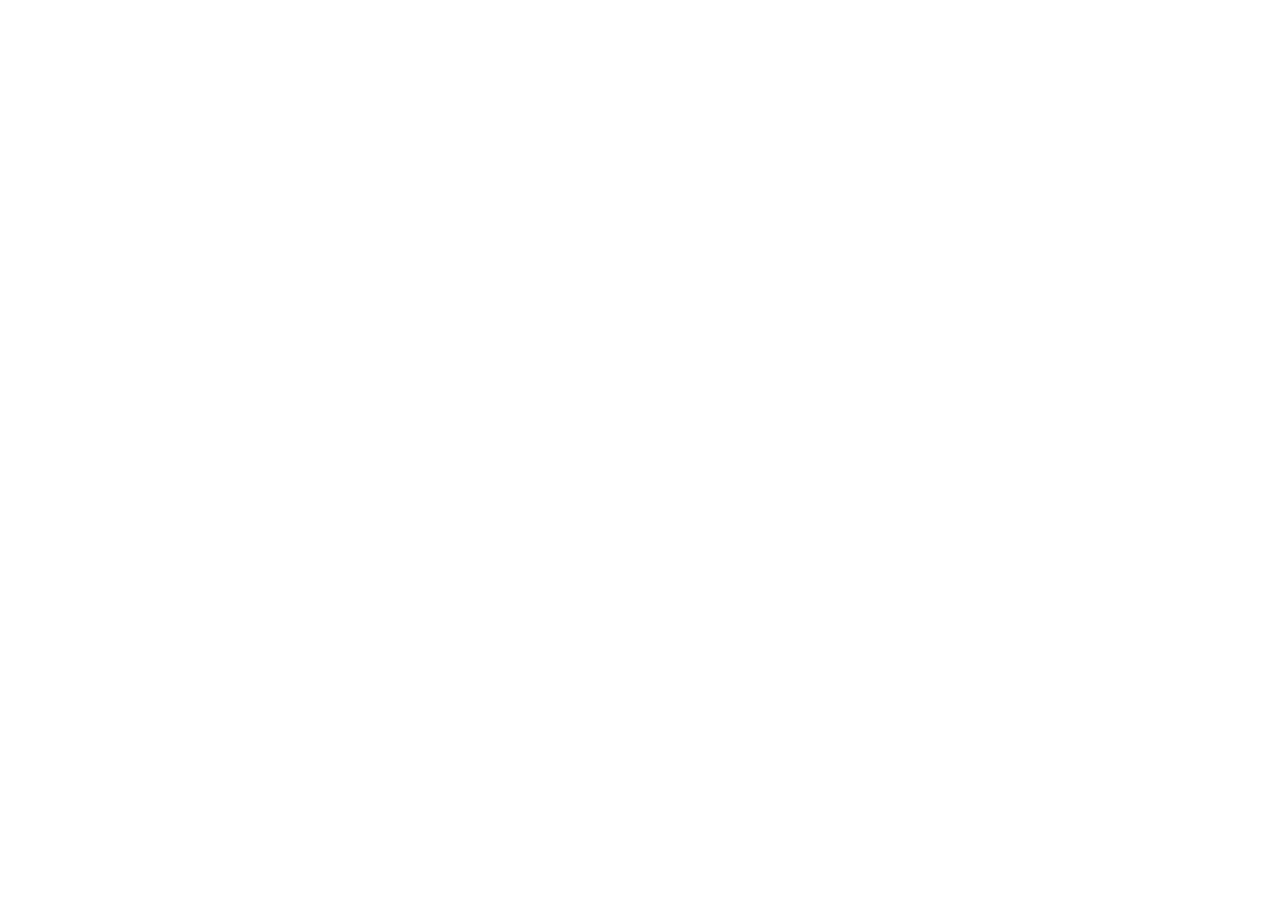
==== index.html @ 406ec621 "Arquivos iniciais" ====
<!--
AF - Avaliação Final - Linguagens de Programação
Tema do Projeto: Site sobre o grupo de T-pop LYKN
Aluno: Giovana Fernandes Zorzenone - RA: 251804
Professor: Abimael de Oliveira
Data de entrega: 07/06
-->

<!DOCTYPE html>
<html lang="pt-br">
<head>
    <meta charset="UTF-8">
    <meta name="viewport" content="width=device-width, initial-scale=1.0">
    <title>LYKN Archive</title>
    <link rel="stylesheet" href="./css/style.css">
    <script src="./js/script.js"></script>
</head>
<body>
    
</body>
</html>
---- css/style.css ----
/*
AF - Avaliação Final - Linguagens de Programação
Tema do Projeto: Site sobre o grupo de T-pop LYKN
Aluno: Giovana Fernandes Zorzenone - RA: 251804
Professor: Abimael de Oliveira
Data de entrega: 07/06
*/
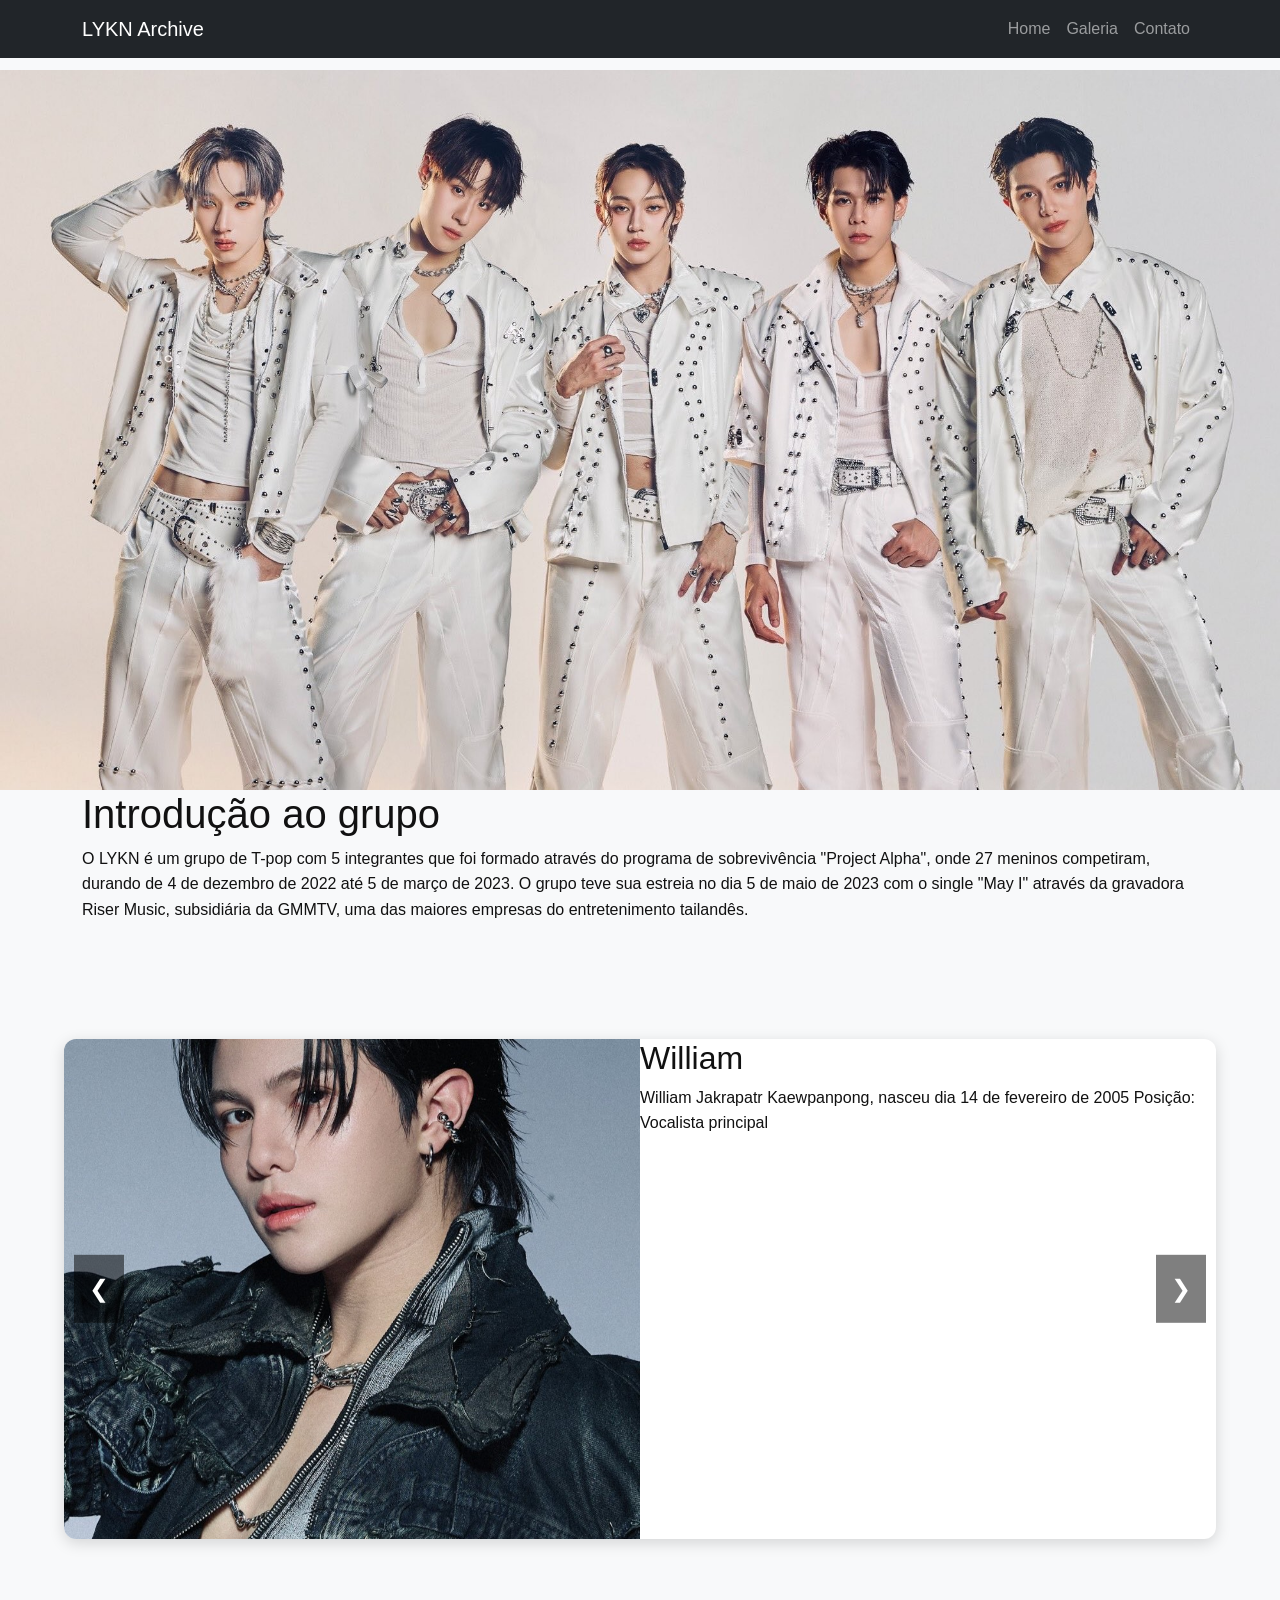
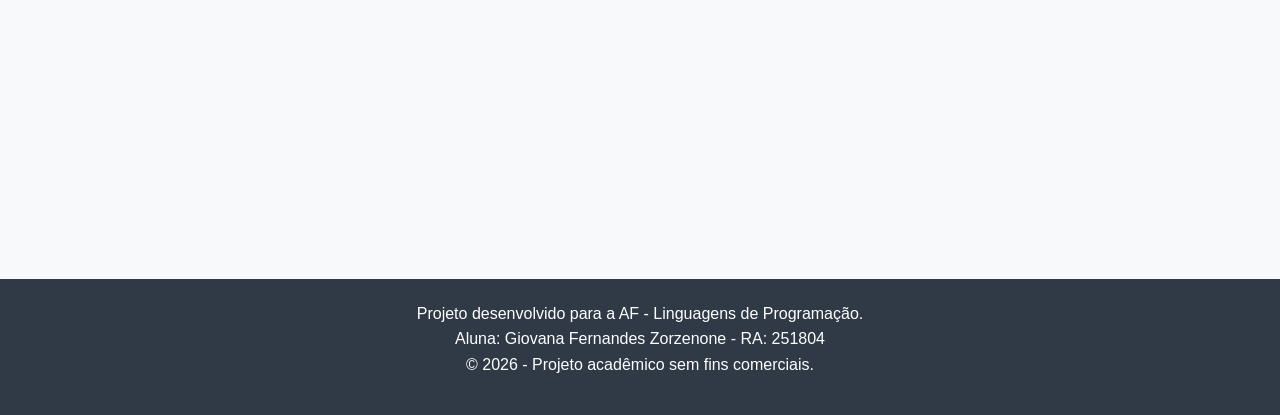
==== commit ee36c6d9: "Começo do index + contato" ====
--- a/index.html
+++ b/index.html
@@ -1,21 +1,171 @@
 <!--
 AF - Avaliação Final - Linguagens de Programação
 Tema do Projeto: Site sobre o grupo de T-pop LYKN
-Aluno: Giovana Fernandes Zorzenone - RA: 251804
+Aluna: Giovana Fernandes Zorzenone - RA: 251804
 Professor: Abimael de Oliveira
 Data de entrega: 07/06
 -->
 
 <!DOCTYPE html>
 <html lang="pt-br">
+
 <head>
     <meta charset="UTF-8">
     <meta name="viewport" content="width=device-width, initial-scale=1.0">
     <title>LYKN Archive</title>
+    <link href="https://cdn.jsdelivr.net/npm/bootstrap@5.3.3/dist/css/bootstrap.min.css" rel="stylesheet">
     <link rel="stylesheet" href="./css/style.css">
+</head>
+
+<body>
+    <header>
+        <nav class="navbar navbar-expand-lg navbar-dark bg-dark fixed-top">
+            <div class="container">
+                <a class="navbar-brand" href="index.html">LYKN Archive</a>
+
+                <button class="navbar-toggler" type="button" data-bs-toggle="collapse" data-bs-target="#menuPrincipal">
+                    <span class="navbar-toggler-icon"></span>
+                </button>
+
+                <div class="collapse navbar-collapse" id="menuPrincipal">
+                    <ul class="navbar-nav ms-auto">
+                        <li class="nav-item">
+                            <a class="nav-link" href="index.html">Home</a>
+                        </li>
+
+                        <li class="nav-item">
+                            <a class="nav-link" href="galeria.html">Galeria</a>
+                        </li>
+
+                        <li class="nav-item">
+                            <a class="nav-link" href="contato.html">Contato</a>
+                        </li>
+                    </ul>
+                </div>
+            </div>
+        </nav>
+    </header>
+
+    <main>
+        <!-- Imagem principal da 'Home' -->
+        <div class="banner-principal">
+            <img src="./img/banner-claro.jpg" alt="Foto do grupo LYKN; Em ordem: Hong, Nut, Lego, Tui, William.">
+        </div>
+
+        <!-- Uma breve introdução ao grupo -->
+        <div class="container">
+            <h1>Introdução ao grupo</h1>
+            <p>
+                O LYKN é um grupo de T-pop com 5 integrantes que foi formado através do programa de sobrevivência
+                "Project Alpha",
+                onde 27 meninos competiram, durando de 4 de dezembro de 2022 até 5 de março de 2023.
+                O grupo teve sua estreia no dia 5 de maio de 2023 com o single "May I" através da gravadora Riser Music,
+                subsidiária da GMMTV,
+                uma das maiores empresas do entretenimento tailandês.
+            </p>
+        </div>
+
+        <section>
+            <!-- Carrossel: Membros do grupo -->
+            <div class="carrossel">
+
+                <div class="slide-ativo">
+                    <div class="imagem">
+                        <img src="./img/william.jpg" alt="William">
+                    </div>
+
+                    <div class="texto">
+                        <h2>William</h2>
+                        <p>
+                            William Jakrapatr Kaewpanpong, nasceu dia 14 de fevereiro de 2005
+                            Posição: Vocalista principal
+                        </p>
+                    </div>
+                </div>
+
+                <div class="slide">
+                    <div class="imagem">
+                        <img src="./img/lego.jpg" alt="Imagem 2">
+                    </div>
+
+                    <div class="texto">
+                        <h2>Lego</h2>
+                        <p>
+                            Lego Rapeepong Supatineekitdecha, nasceu dia 11 de fevereiro de 2006
+                            Posição: Dançarino principal
+                        </p>
+                    </div>
+                </div>
+
+                <div class="slide">
+                    <div class="imagem">
+                        <img src="./img/nut.jpg" alt="Imagem 3">
+                    </div>
+
+                    <div class="texto">
+                        <h2>Nut</h2>
+                        <p>
+                            Nut Thanat Danjesda, nasceu dia 20 de abril de 2003
+                            Posição: Dançarino e vocalista
+                        </p>
+                    </div>
+                </div>
+
+                <div class="slide">
+                    <div class="imagem">
+                        <img src="./img/hong.jpg" alt="Imagem 3">
+                    </div>
+
+                    <div class="texto">
+                        <h2>Hong</h2>
+                        <p>
+                            Hong Pichetpong Chiradatesakunvong, nasceu dia 16 de outubro de 2003
+                            Posição: Rapper principal e dançarino
+                        </p>
+                    </div>
+                </div>
+
+                <div class="slide">
+                    <div class="imagem">
+                        <img src="./img/tui.jpg" alt="Imagem 3">
+                    </div>
+
+                    <div class="texto">
+                        <h2>Tui</h2>
+                        <p>
+                            Tui Chayatorn Trairattanapradit, nasceu dia 24 de março de 2004
+                            Posição: Vocalista
+                        </p>
+                    </div>
+                </div>
+
+                <button class="anterior">&#10094;</button>
+                <button class="proximo">&#10095;</button>
+
+            </div>
+        </section>
+
+        <section class="apresentacao">
+            <!-- Apresentação do tema -->
+        </section>
+
+        <section class="destaques">
+            <!-- Cards principais -->
+        </section>
+
+    </main>
+
+    <footer>
+        <div class="rodape">
+            <p>Projeto desenvolvido para a AF - Linguagens de Programação.</p>
+            <p>Aluna: Giovana Fernandes Zorzenone - RA: 251804</p>
+            <p>&copy; 2026 - Projeto acadêmico sem fins comerciais.</p>
+        </div>
+    </footer>
+
+    <!-- JavaScript -->
+    <script src="https://cdn.jsdelivr.net/npm/bootstrap@5.3.3/dist/js/bootstrap.bundle.min.js"></script>
     <script src="./js/script.js"></script>
-</head>
-<body>
-    
 </body>
+
 </html>
--- a/css/style.css
+++ b/css/style.css
@@ -4,4 +4,114 @@
 Aluno: Giovana Fernandes Zorzenone - RA: 251804
 Professor: Abimael de Oliveira
 Data de entrega: 07/06
-*/+*/
+
+:root {
+    --cor-primaria: #545fc2;
+    --cor-secundaria: #2f3a46;
+    --cor-clara: #f8f9fa;
+    --cor-escura: #111;
+    --espacamento-padrao: 2rem;
+}
+
+* {
+    margin: 0;
+    padding: 0;
+    box-sizing: border-box;
+}
+
+body {
+    font-family: Arial, Helvetica, sans-serif;
+    background-color: var(--cor-clara);
+    color: var(--cor-escura);
+    line-height: 1.6;
+    padding-top: 70px;
+}
+
+img {
+    max-width: 100%;
+    display: block;
+}
+
+section {
+    padding: 60px 0;
+}
+
+.rodape {
+    background-color: var(--cor-secundaria);
+    color: white;
+    text-align: center;
+    padding: 30px 15px;
+}
+
+.rodape p {
+    line-height: 0.6;
+}
+
+.banner-principal img {
+    width: 100%;
+}
+
+/* carrossel membros */
+.carrossel {
+    position: relative;
+    width: 90%;
+    max-width: 1200px;
+    height: 500px;
+    margin: 40px auto;
+    overflow: hidden;
+    border-radius: 12px;
+    background: white;
+    box-shadow: 0 4px 15px rgba(0,0,0,0.15);
+}
+
+.slide {
+    display: none;
+    width: 100%;
+    height: 100%;
+}
+
+.slide-ativo {
+    display: flex;
+    width: 100%;
+    height: 100%;
+}
+
+.imagem,
+.texto {
+    width: 50%;
+}
+
+.imagem img {
+    width: 100%;
+    height: 100%;
+    object-fit: cover;
+}
+
+
+.anterior,
+.proximo {
+    position: absolute;
+    top: 50%;
+    transform: translateY(-50%);
+    border: none;
+    background: rgba(0,0,0,0.5);
+    color: white;
+    font-size: 24px;
+    cursor: pointer;
+    padding: 15px;
+    z-index: 10;
+}
+
+.anterior {
+    left: 10px;
+}
+
+.proximo {
+    right: 10px;
+}
+
+.anterior:hover,
+.proximo:hover {
+    background: rgba(0,0,0,0.8);
+}
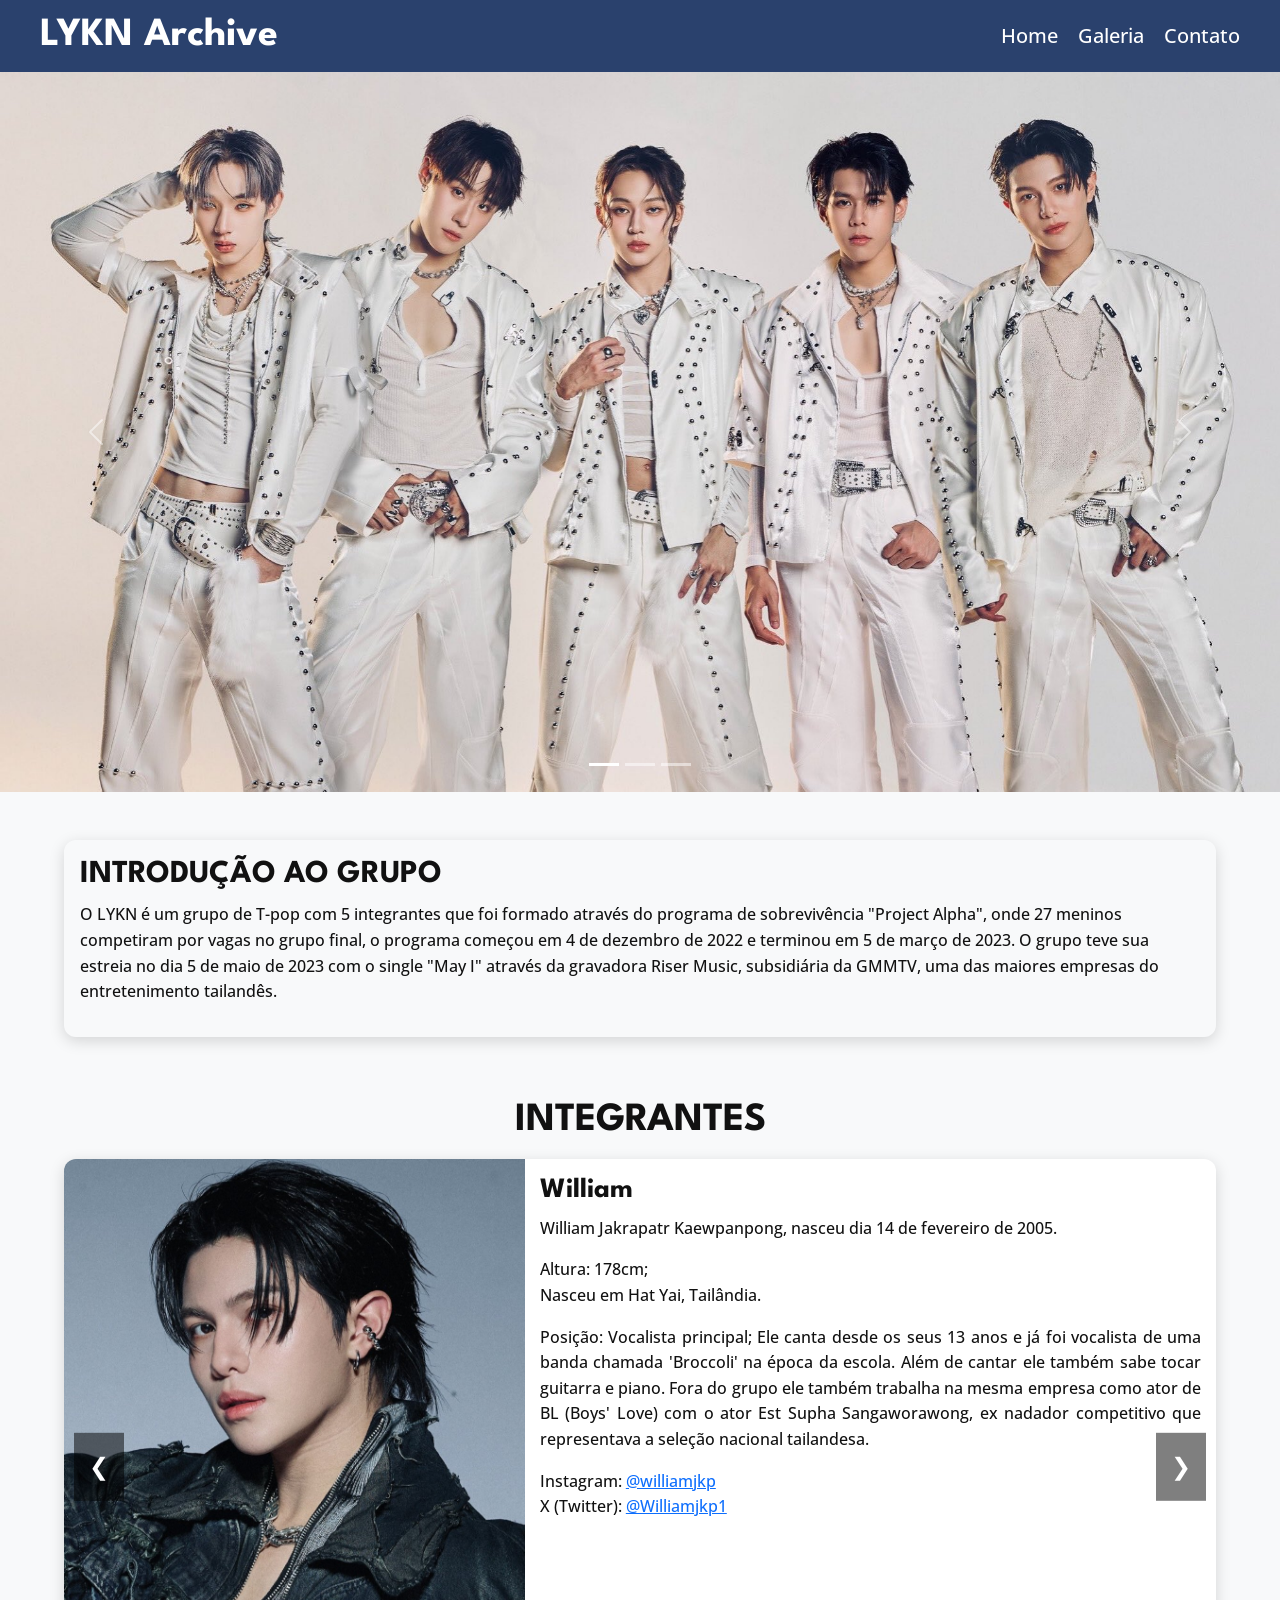
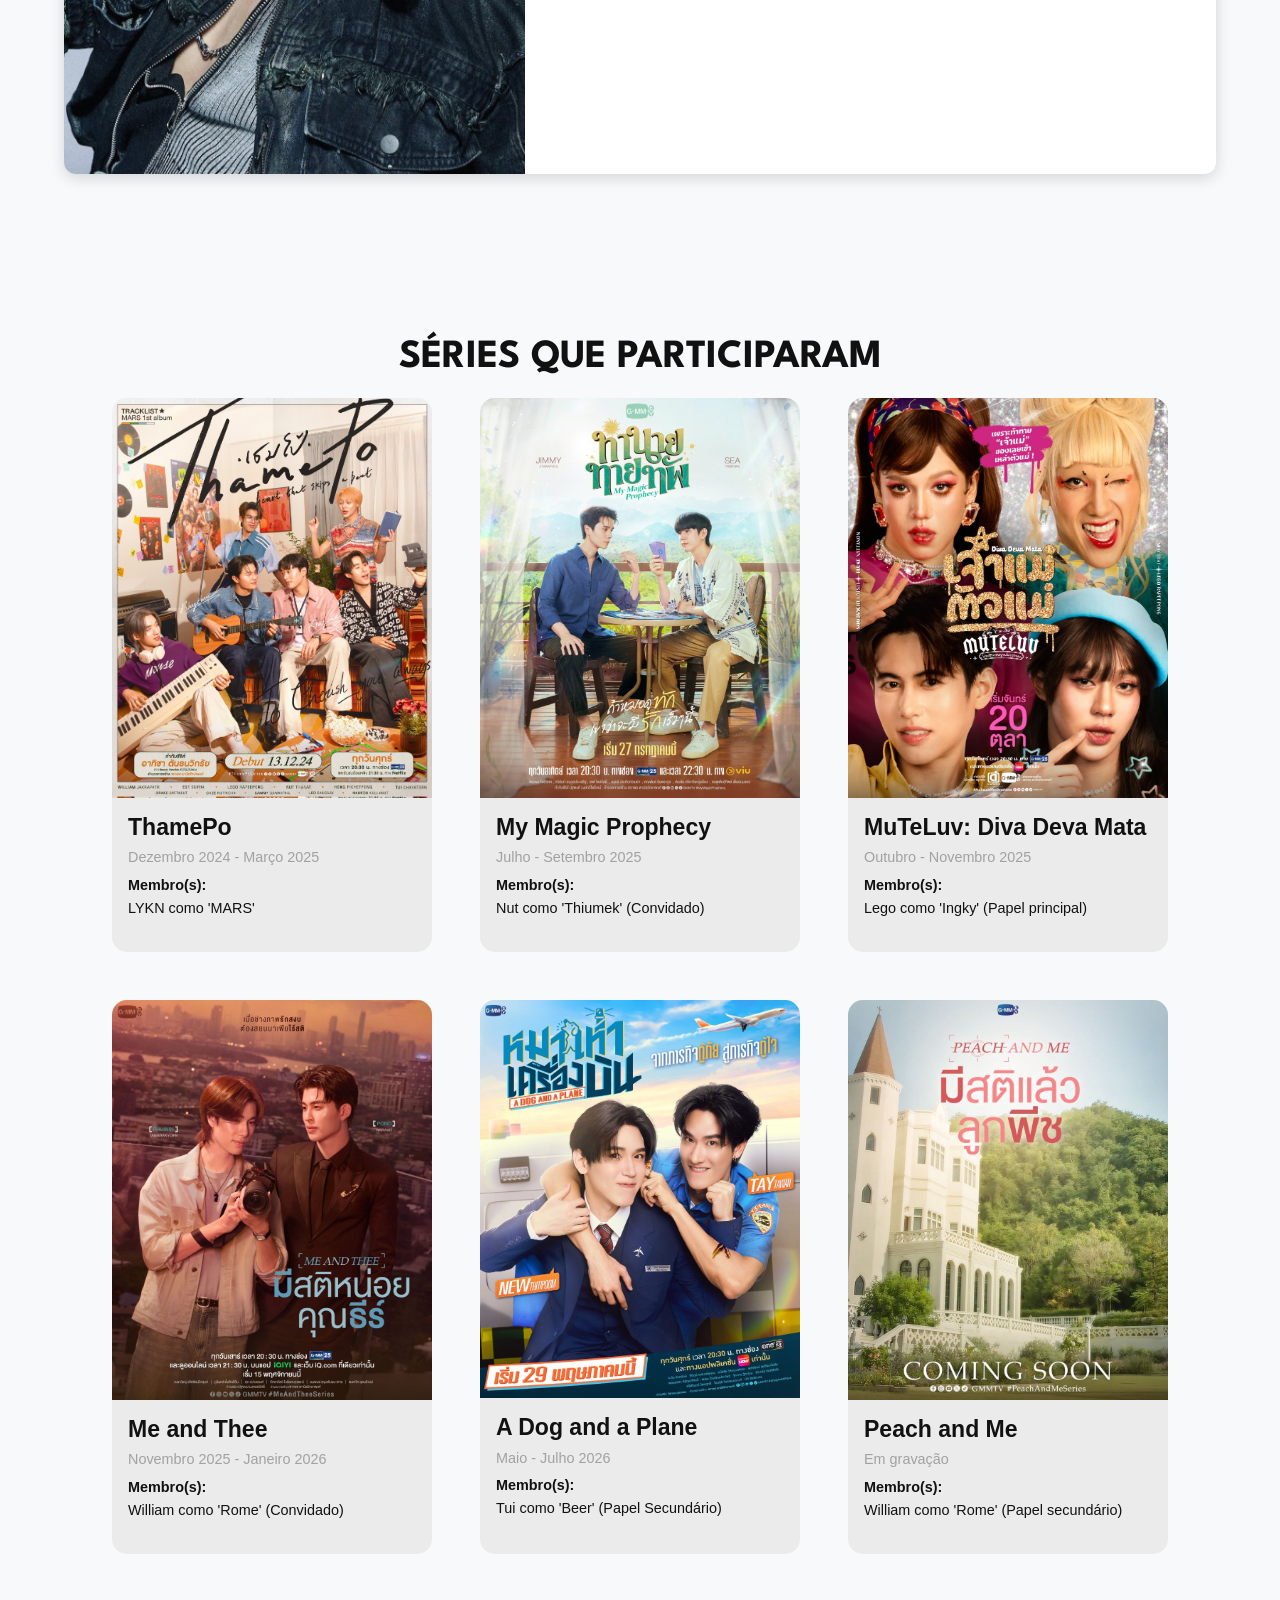
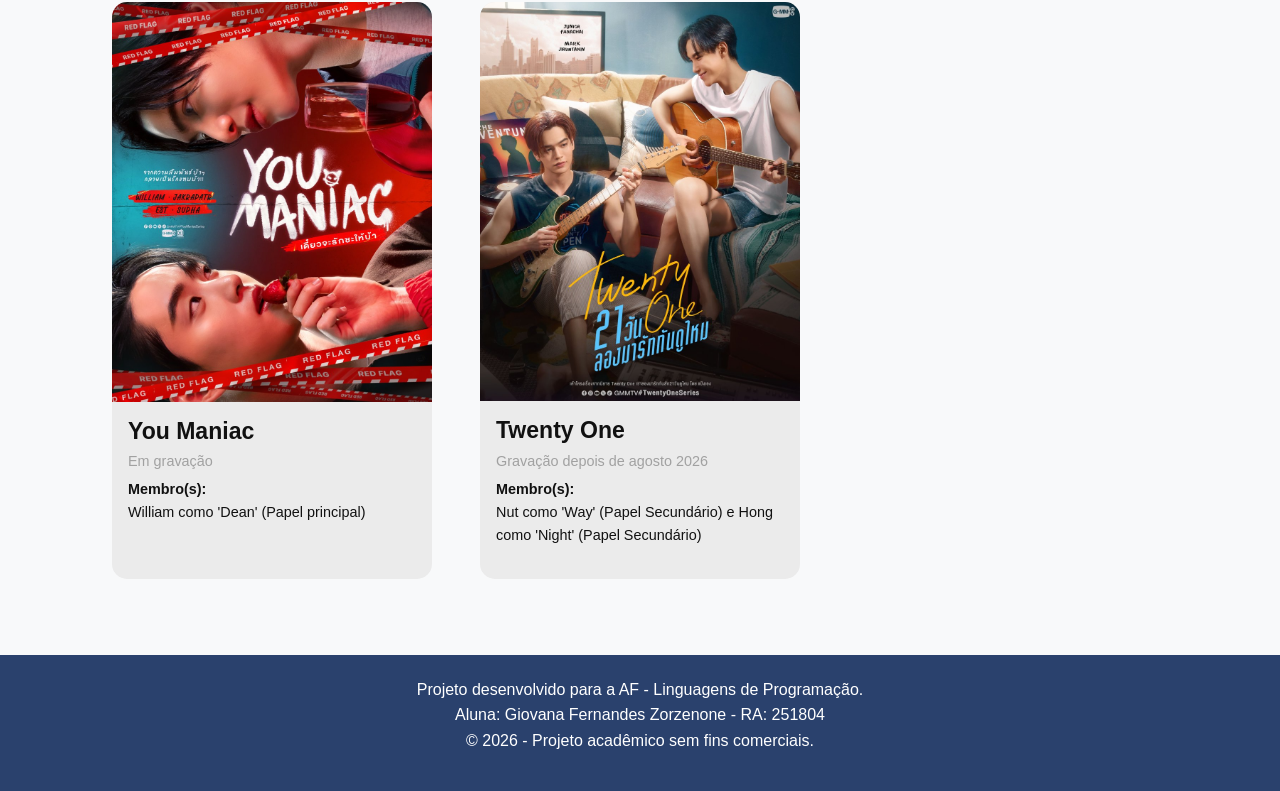
==== commit 1bc72705: "Finalização (quase final) do index" ====
--- a/index.html
+++ b/index.html
@@ -18,139 +18,346 @@
 </head>
 
 <body>
-    <header>
-        <nav class="navbar navbar-expand-lg navbar-dark bg-dark fixed-top">
-            <div class="container">
-                <a class="navbar-brand" href="index.html">LYKN Archive</a>
-
-                <button class="navbar-toggler" type="button" data-bs-toggle="collapse" data-bs-target="#menuPrincipal">
-                    <span class="navbar-toggler-icon"></span>
-                </button>
-
-                <div class="collapse navbar-collapse" id="menuPrincipal">
-                    <ul class="navbar-nav ms-auto">
-                        <li class="nav-item">
-                            <a class="nav-link" href="index.html">Home</a>
-                        </li>
-
-                        <li class="nav-item">
-                            <a class="nav-link" href="galeria.html">Galeria</a>
-                        </li>
-
-                        <li class="nav-item">
-                            <a class="nav-link" href="contato.html">Contato</a>
-                        </li>
-                    </ul>
-                </div>
-            </div>
+    <header class="menu">
+        <h1 class="titulo-menu">LYKN Archive</h1>
+        <nav>
+            <a href="index.html">Home</a>
+            <a href="galeria.html">Galeria</a>
+            <a href="contato.html">Contato</a>
         </nav>
     </header>
 
     <main>
         <!-- Imagem principal da 'Home' -->
-        <div class="banner-principal">
-            <img src="./img/banner-claro.jpg" alt="Foto do grupo LYKN; Em ordem: Hong, Nut, Lego, Tui, William.">
-        </div>
-
-        <!-- Uma breve introdução ao grupo -->
-        <div class="container">
-            <h1>Introdução ao grupo</h1>
-            <p>
-                O LYKN é um grupo de T-pop com 5 integrantes que foi formado através do programa de sobrevivência
-                "Project Alpha",
-                onde 27 meninos competiram, durando de 4 de dezembro de 2022 até 5 de março de 2023.
-                O grupo teve sua estreia no dia 5 de maio de 2023 com o single "May I" através da gravadora Riser Music,
-                subsidiária da GMMTV,
-                uma das maiores empresas do entretenimento tailandês.
-            </p>
-        </div>
-
-        <section>
-            <!-- Carrossel: Membros do grupo -->
-            <div class="carrossel">
-
+        <section class="hero">
+            <div id="carouselHome" class="carousel slide" data-bs-ride="carousel">
+                <div class="carousel-indicators">
+                    <button type="button" data-bs-target="#carouselHome" data-bs-slide-to="0" class="active"></button>
+                    <button type="button" data-bs-target="#carouselHome" data-bs-slide-to="1"></button>
+                    <button type="button" data-bs-target="#carouselHome" data-bs-slide-to="2"></button>
+                </div>
+
+                <div class="carousel-inner">
+                    <div class="carousel-item active">
+                        <img src="./img/banner-claro.jpg" class="d-block w-100" alt="LYKN">
+                    </div>
+
+                    <div class="carousel-item">
+                        <img src="./img/banner-escuro.jpg" class="d-block w-100" alt="LYKN" loading="lazy">
+                    </div>
+
+                    <div class="carousel-item">
+                        <img src="./img/banner-escuro-02.jpg" class="d-block w-100" alt="LYKN" loading="lazy"> 
+                    </div>
+                </div>
+
+                <button class="carousel-control-prev" type="button" data-bs-target="#carouselHome" data-bs-slide="prev">
+                    <span class="carousel-control-prev-icon"></span>
+                </button>
+
+                <button class="carousel-control-next" type="button" data-bs-target="#carouselHome" data-bs-slide="next">
+                    <span class="carousel-control-next-icon"></span>
+                </button>
+            </div>
+        </section>
+
+
+        <!-- Uma breve introdução ao grupo, tema do site -->
+        <section class="apresentacao">
+            <div>
+                <h2>INTRODUÇÃO AO GRUPO</h2>
+                <p>
+                    O LYKN é um grupo de T-pop com 5 integrantes que foi formado através do programa de sobrevivência
+                    "Project Alpha",
+                    onde 27 meninos competiram por vagas no grupo final, o programa começou em 4 de dezembro de 2022 e
+                    terminou em 5 de março de 2023.
+                    O grupo teve sua estreia no dia 5 de maio de 2023 com o single "May I" através da gravadora Riser
+                    Music, subsidiária da GMMTV, uma das maiores empresas do entretenimento tailandês.
+                </p>
+            </div>
+        </section>
+
+        <!-- Carrossel: Membros do grupo -->
+        <section class="caixa-membros">
+            <h2>INTEGRANTES</h2>
+            <div class="carrossel-membros">
                 <div class="slide-ativo">
                     <div class="imagem">
-                        <img src="./img/william.jpg" alt="William">
-                    </div>
-
-                    <div class="texto">
-                        <h2>William</h2>
-                        <p>
-                            William Jakrapatr Kaewpanpong, nasceu dia 14 de fevereiro de 2005
-                            Posição: Vocalista principal
-                        </p>
-                    </div>
-                </div>
-
-                <div class="slide">
-                    <div class="imagem">
-                        <img src="./img/lego.jpg" alt="Imagem 2">
-                    </div>
-
-                    <div class="texto">
-                        <h2>Lego</h2>
-                        <p>
-                            Lego Rapeepong Supatineekitdecha, nasceu dia 11 de fevereiro de 2006
-                            Posição: Dançarino principal
-                        </p>
-                    </div>
-                </div>
-
-                <div class="slide">
-                    <div class="imagem">
-                        <img src="./img/nut.jpg" alt="Imagem 3">
-                    </div>
-
-                    <div class="texto">
-                        <h2>Nut</h2>
-                        <p>
-                            Nut Thanat Danjesda, nasceu dia 20 de abril de 2003
-                            Posição: Dançarino e vocalista
-                        </p>
-                    </div>
-                </div>
-
-                <div class="slide">
-                    <div class="imagem">
-                        <img src="./img/hong.jpg" alt="Imagem 3">
-                    </div>
-
-                    <div class="texto">
-                        <h2>Hong</h2>
-                        <p>
-                            Hong Pichetpong Chiradatesakunvong, nasceu dia 16 de outubro de 2003
-                            Posição: Rapper principal e dançarino
-                        </p>
-                    </div>
-                </div>
-
-                <div class="slide">
-                    <div class="imagem">
-                        <img src="./img/tui.jpg" alt="Imagem 3">
-                    </div>
-
-                    <div class="texto">
-                        <h2>Tui</h2>
-                        <p>
-                            Tui Chayatorn Trairattanapradit, nasceu dia 24 de março de 2004
-                            Posição: Vocalista
-                        </p>
-                    </div>
-                </div>
-
+                        <img src="./img/william.jpg" alt="William" loading="lazy">
+                    </div>
+
+                    <div class="texto">
+                        <h3 id="nome-membros">William</h3>
+                        <p>
+                            William Jakrapatr Kaewpanpong, nasceu dia 14 de fevereiro de 2005.
+                        </p>
+                        <p>
+                            Altura: 178cm;<br>Nasceu em Hat Yai, Tailândia.
+                        </p>
+                        <p>
+                            Posição: Vocalista principal; Ele canta desde os seus 13 anos e já foi vocalista de uma
+                            banda chamada 'Broccoli' na época da escola.
+                            Além de cantar ele também sabe tocar guitarra e piano. Fora do grupo ele também trabalha na
+                            mesma empresa como ator de BL (Boys' Love)
+                            com o ator Est Supha Sangaworawong, ex nadador competitivo que representava a seleção
+                            nacional tailandesa.
+                        </p>
+                        <p>
+                            Instagram: <a href="https://www.instagram.com/williamjkp">@williamjkp</a><br>X (Twitter): <a
+                                href="https://x.com/Williamjkp1">@Williamjkp1</a>
+                        </p>
+                    </div>
+                </div>
+
+                <div class="slides">
+                    <div class="imagem">
+                        <img src="./img/lego.jpg" alt="Lego" loading="lazy">
+                    </div>
+
+                    <div class="texto">
+                        <h3 id="nome-membros">Lego</h3>
+                        <p>
+                            Lego Rapeepong Supatineekitdecha, nasceu dia 11 de fevereiro de 2006.
+                        </p>
+                        <p>
+                            Altura: 168cm;<br>Nasceu em Nakhon Ratchasima, Tailândia.
+                        </p>
+                        <p>
+                            Posição: Dançarino principal e membro mais novo;
+                            Começou a dançar desde os 4 anos e antes de entrar no Project Alpha, aos 16 anos,
+                            já participou de diversas competições de dança dentro e fora da Tailândia.
+                        </p>
+                        <p>
+                            Recentemente, em fevereiro de 2026, ele passou pela ordenação temporária do budismo, chamado
+                            <i>buat phra</i>, cumprindo a
+                            promessa que havia feito à sua mãe de ordernar aos 20 anos, perceptível pelo comprimento do
+                            seu cabelo atualmente.
+                        </p>
+                        <p>
+                            Instagram: <a href="https://www.instagram.com/le_tsgo_eating/">@le_tsgo_eating</a><br>X
+                            (Twitter): <a href="https://x.com/realxlg">@realxlg</a>
+                        </p>
+                    </div>
+                </div>
+
+                <div class="slides">
+                    <div class="imagem">
+                        <img src="./img/nut.jpg" alt="Nut" loading="lazy">
+                    </div>
+
+                    <div class="texto">
+                        <h3 id="nome-membros">Nut</h3>
+                        <p>
+                            Nut Thanat Danjesda, nasceu dia 20 de abril de 2003.
+                        </p>
+                        <p>
+                            Altura: 178cm;<br>Nasceu na Tailândia, supõe-se que na cidade de Bangkok.
+                        </p>
+                        <p>
+                            Posição: Dançarino e vocalista; Começou a dançar aos 16 anos,
+                            fez parte de um grupo de dança cover chamado '<i>Monkey Kiss</i>' no ensino médio,
+                            e começou a cantar com 18 para o Project Alpha.
+                        </p>
+                        <p>
+                            Instagram: <a href="https://www.instagram.com/nnutdan/">@nnutdan</a><br>
+                            IG secundário: <a href="https://www.instagram.com/beanslifeeee">@beanslifeeee</a><br>
+                            X (Twitter): <a href="https://x.com/nnutdan">@nnutdan</a>
+                        </p>
+                    </div>
+                </div>
+
+                <div class="slides">
+                    <div class="imagem">
+                        <img src="./img/hong.jpg" alt="Hong" loading="lazy">
+                    </div>
+
+                    <div class="texto">
+                        <h3 id="nome-membros">Hong</h3>
+                        <p>
+                            Hong Pichetpong Chiradatesakunvong, nasceu dia 16 de outubro de 2003.
+                        </p>
+                        <p>
+                            Altura: 178cm;<br>Nasceu na Tailândia, supõe-se que na cidade de Bangkok.
+                        </p>
+                        <p>
+                            Posição: Rapper principal e dançarino; Começou a fazer rap apenas durante o Project Alpha,
+                            já que a maioria dos competidores eram vocalistas, e chamou atenção dos jurados e da
+                            audiência.
+                            Assim como Nut também participou de um grupo de dança cover durante o ensino médio, chamado
+                            '<i>TNT</i>'.
+                        </p>
+                        <p>
+                            Instagram: <a href="https://www.instagram.com/hongshihoshi/">@hongshihoshi</a><br>
+                            IG secundário: <a
+                                href="https://www.instagram.com/introduction2youth">@introduction2youth</a><br>
+                            X (Twitter): <a href="https://x.com/hongshihoshi03">@hongshihoshi03</a>
+                        </p>
+                    </div>
+                </div>
+
+                <div class="slides">
+                    <div class="imagem">
+                        <img src="./img/tui.jpg" alt="Tui" loading="lazy">
+                    </div>
+
+                    <div class="texto">
+                        <h3 id="nome-membros">Tui</h3>
+                        <p>
+                            Tui Chayatorn Trairattanapradit, nasceu dia 24 de março de 2004.
+                        </p>
+                        <p>
+                            Altura: 175cm;<br>Nasceu em Bangkok, Tailândia.
+                        </p>
+                        <p>
+                            Posição: Vocalista, produtor e compositor; Ele canta desde seus 6 anos,
+                            e começou a dançar aos 15. Já ajudou a escrever diversas músicas do grupo e
+                            possui duas onde compôs e produziu as músicas praticamente inteiras: 'LYKYOU' e 'If Only'.
+                            Além disso, também é conhecido por suas habilidades de beatboxing.
+                        </p>
+                        <p>
+                            Instagram: <a href="https://www.instagram.com/m.tuiiii/">@m.tuiiii</a><br>
+                            X (Twitter): <a href="https://x.com/TuiChayatorn">@TuiChayatorn</a>
+                        </p>
+                    </div>
+                </div>
                 <button class="anterior">&#10094;</button>
                 <button class="proximo">&#10095;</button>
-
             </div>
         </section>
 
-        <section class="apresentacao">
-            <!-- Apresentação do tema -->
-        </section>
-
+        <!-- Cards principais - Séries -->
         <section class="destaques">
-            <!-- Cards principais -->
+            <h2>SÉRIES QUE PARTICIPARAM</h2>
+            <div class="series-grid">
+                <!-- 1 - ThamePo -->
+                <div class="serie-card">
+                    <img src="img/thamepo.jpg" alt="ThamePo" loading="lazy">
+
+                    <div class="serie-info">
+                        <h3>ThamePo</h3>
+                        <p class="data">
+                            Dezembro 2024 - Março 2025
+                        </p>
+                        <p>
+                            <strong>Membro(s):</strong><br>
+                            LYKN como 'MARS'
+                        </p>
+                    </div>
+                </div>
+
+                <!-- 2 - My Magic Prophecy -->
+                <div class="serie-card">
+                    <img src="img/mymagicprophecy.jpg" alt="My Magic Prophecy" loading="lazy">
+
+                    <div class="serie-info">
+                        <h3>My Magic Prophecy</h3>
+                        <p class="data">
+                            Julho - Setembro 2025
+                        </p>
+                        <p>
+                            <strong>Membro(s):</strong><br>
+                            Nut como 'Thiumek' (Convidado)
+                        </p>
+                    </div>
+                </div>
+
+                <!-- 3 - Muteluv -->
+                <div class="serie-card">
+                    <img src="img/muteluv.jpg" alt="MuTeLuv: Diva Deva Mata" loading="lazy">
+
+                    <div class="serie-info">
+                        <h3>MuTeLuv: Diva Deva Mata</h3>
+                        <p class="data">
+                            Outubro - Novembro 2025
+                        </p>
+                        <p>
+                            <strong>Membro(s):</strong><br>
+                            Lego como 'Ingky' (Papel principal)
+                        </p>
+                    </div>
+                </div>
+
+                <!-- 4 - Me and Thee -->
+                <div class="serie-card">
+                    <img src="img/meandthee.jpg" alt="Me and Thee" loading="lazy">
+
+                    <div class="serie-info">
+                        <h3>Me and Thee</h3>
+                        <p class="data">
+                            Novembro 2025 - Janeiro 2026
+                        </p>
+                        <p>
+                            <strong>Membro(s):</strong><br>
+                            William como 'Rome' (Convidado)
+                        </p>
+                    </div>
+                </div>
+
+                <!-- 5 - A Dog and a Plane -->
+                <div class="serie-card">
+                    <img src="img/adogandaplane.jpg" alt="A Dog and a Plane" loading="lazy">
+
+                    <div class="serie-info">
+                        <h3>A Dog and a Plane</h3>
+                        <p class="data">
+                            Maio - Julho 2026
+                        </p>
+                        <p>
+                            <strong>Membro(s):</strong><br>
+                            Tui como 'Beer' (Papel Secundário)
+                        </p>
+                    </div>
+                </div>
+
+                <!-- 6 - Peach and Me -->
+                <div class="serie-card">
+                    <img src="img/peachandme.jpg" alt="Peach and Me" loading="lazy">
+
+                    <div class="serie-info">
+                        <h3>Peach and Me</h3>
+                        <p class="data">
+                            Em gravação
+                        </p>
+                        <p>
+                            <strong>Membro(s):</strong><br>
+                            William como 'Rome' (Papel secundário)
+                        </p>
+                    </div>
+                </div>
+
+                <!-- 7 - You Maniac -->
+                <div class="serie-card">
+                    <img src="img/youmaniac.jpg" alt="You Maniac" loading="lazy">
+
+                    <div class="serie-info">
+                        <h3>You Maniac</h3>
+                        <p class="data">
+                            Em gravação
+                        </p>
+                        <p>
+                            <strong>Membro(s):</strong><br>
+                            William como 'Dean' (Papel principal)
+                        </p>
+                    </div>
+                </div>
+
+                <!-- 8 - Twenty One -->
+                <div class="serie-card">
+                    <img src="img/twentyone.jpg" alt="Twenty One" loading="lazy">
+
+                    <div class="serie-info">
+                        <h3>Twenty One</h3>
+                        <p class="data">
+                            Gravação depois de agosto 2026
+                        </p>
+                        <p>
+                            <strong>Membro(s):</strong><br>
+                            Nut como 'Way' (Papel Secundário) e Hong como 'Night' (Papel Secundário)
+                        </p>
+                    </div>
+                </div>
+
+            </div>
         </section>
 
     </main>
--- a/css/style.css
+++ b/css/style.css
@@ -6,8 +6,11 @@
 Data de entrega: 07/06
 */
 
+/* @import url('https://fonts.googleapis.com/css2?family=Tektur:wght@400..900&display=swap'); */
+@import url('https://fonts.googleapis.com/css2?family=League+Spartan:wght@100..900&family=Open+Sans:ital,wght@0,300..800;1,300..800&family=Tektur:wght@400..900&display=swap');
+
 :root {
-    --cor-primaria: #545fc2;
+    --cor-primaria: #2a416d;
     --cor-secundaria: #2f3a46;
     --cor-clara: #f8f9fa;
     --cor-escura: #111;
@@ -26,6 +29,8 @@
     color: var(--cor-escura);
     line-height: 1.6;
     padding-top: 70px;
+    margin: 0;
+    padding: 0px;
 }
 
 img {
@@ -38,7 +43,7 @@
 }
 
 .rodape {
-    background-color: var(--cor-secundaria);
+    background-color: var(--cor-primaria);
     color: white;
     text-align: center;
     padding: 30px 15px;
@@ -52,20 +57,72 @@
     width: 100%;
 }
 
-/* carrossel membros */
-.carrossel {
+header {
+    margin-top: 0;
+    padding: 0;
+}
+
+.menu {
+    background-color: #2a416d;
+    padding: 12px 20px;
+
+    display: flex;
+    flex-wrap: wrap;
+    align-items: center;
+    justify-content: space-between;
+}
+
+.menu h1 {
+    margin: 0;
+    padding-left: 20px;
+}
+
+nav {
+    display: flex;
+    gap: 20px;
+    padding-right: 20px;
+}
+
+nav a {
+    color: white;
+    text-decoration: none;
+    font-size: 20px;
+    font-family: "Open Sans", sans-serif;
+    font-weight: 500;
+}
+
+.titulo-menu {
+    font-family: "League Spartan", sans-serif;
+    font-weight: bolder;
+    color: white;
+}
+
+
+.carousel-item,
+.carousel-inner {
+    aspect-ratio: 16 / 9;
+    object-fit: cover;
+}
+
+.carousel-caption {
+    text-shadow: 1px 1px 5px rgba(0, 0, 0, 1);
+}
+
+/* Carrossel membros */
+.carrossel-membros {
     position: relative;
     width: 90%;
-    max-width: 1200px;
-    height: 500px;
+    max-width: 1300px;
+    height: auto;
     margin: 40px auto;
     overflow: hidden;
     border-radius: 12px;
     background: white;
     box-shadow: 0 4px 15px rgba(0,0,0,0.15);
-}
-
-.slide {
+    margin-top: 0.9rem;
+}
+
+.slides {
     display: none;
     width: 100%;
     height: 100%;
@@ -74,12 +131,21 @@
 .slide-ativo {
     display: flex;
     width: 100%;
-    height: 100%;
-}
-
-.imagem,
+    height: auto;
+}
+
+.imagem {
+    width: 40%;
+}
+
 .texto {
-    width: 50%;
+    padding: 15px;
+
+    width: 60%;
+}
+
+#nome-membros {
+    font-weight: bold;
 }
 
 .imagem img {
@@ -114,4 +180,102 @@
 .anterior:hover,
 .proximo:hover {
     background: rgba(0,0,0,0.8);
+}
+
+.hero {
+    padding: 0;
+    padding-bottom: 3rem;
+}
+
+
+.apresentacao {
+    margin-left: 1rem;
+    padding-left: 1rem;
+
+    margin-right: 1rem;
+    padding-right: 1rem;
+
+    margin-top: 1rem;
+    padding-top: 1rem;
+
+    margin-bottom: 1rem;
+    padding-bottom: 1rem;
+
+    border-radius: 12px;
+    box-shadow: 0 4px 15px rgba(0,0,0,0.15);
+
+    position: relative;
+    width: 90%;
+    margin: 0 auto;
+}
+
+.apresentacao p {
+    font-family: "Open Sans", sans-serif;
+    font-weight: 500;
+}
+
+.apresentacao h2 {
+    font-family: "League Spartan", sans-serif;
+    font-weight: bold;
+    flex-wrap: wrap;
+    justify-content: center;
+}
+
+.caixa-membros h2, 
+.destaques h2 {
+    text-align: center;
+    font-family: "League Spartan", sans-serif;
+    font-weight: bold;
+    font-size: 40px;
+    margin-bottom: 0;
+}
+
+.texto p {
+    font-family: "Open Sans", sans-serif;
+    font-weight: 500;
+    text-align: justify;
+}
+
+.texto h3 {
+    font-family: "League Spartan", sans-serif;
+    font-weight: bold;
+}
+
+
+
+/* Parte das séries */
+.series-grid {
+    display: grid;
+    grid-template-columns: repeat(auto-fit, minmax(15em, 20em));
+    justify-content: center;
+    gap: 3rem;
+    padding: 1rem;
+}
+
+.serie-card {
+    background: #ebebeb;
+    border-radius: 15px;
+    overflow: hidden;
+}
+
+.serie-card img {
+    width: 100%;
+    height: auto;
+    object-fit: cover;
+}
+
+.serie-info {
+    padding: 1rem;
+    font-size: 90%;
+}
+
+.serie-info h3 {
+    margin-bottom: 0.3rem;
+    font-size: 160%;
+    font-weight: bold;
+}
+
+.data {
+    color: #a1a1a1;
+    margin-bottom: 0.3rem;
 }
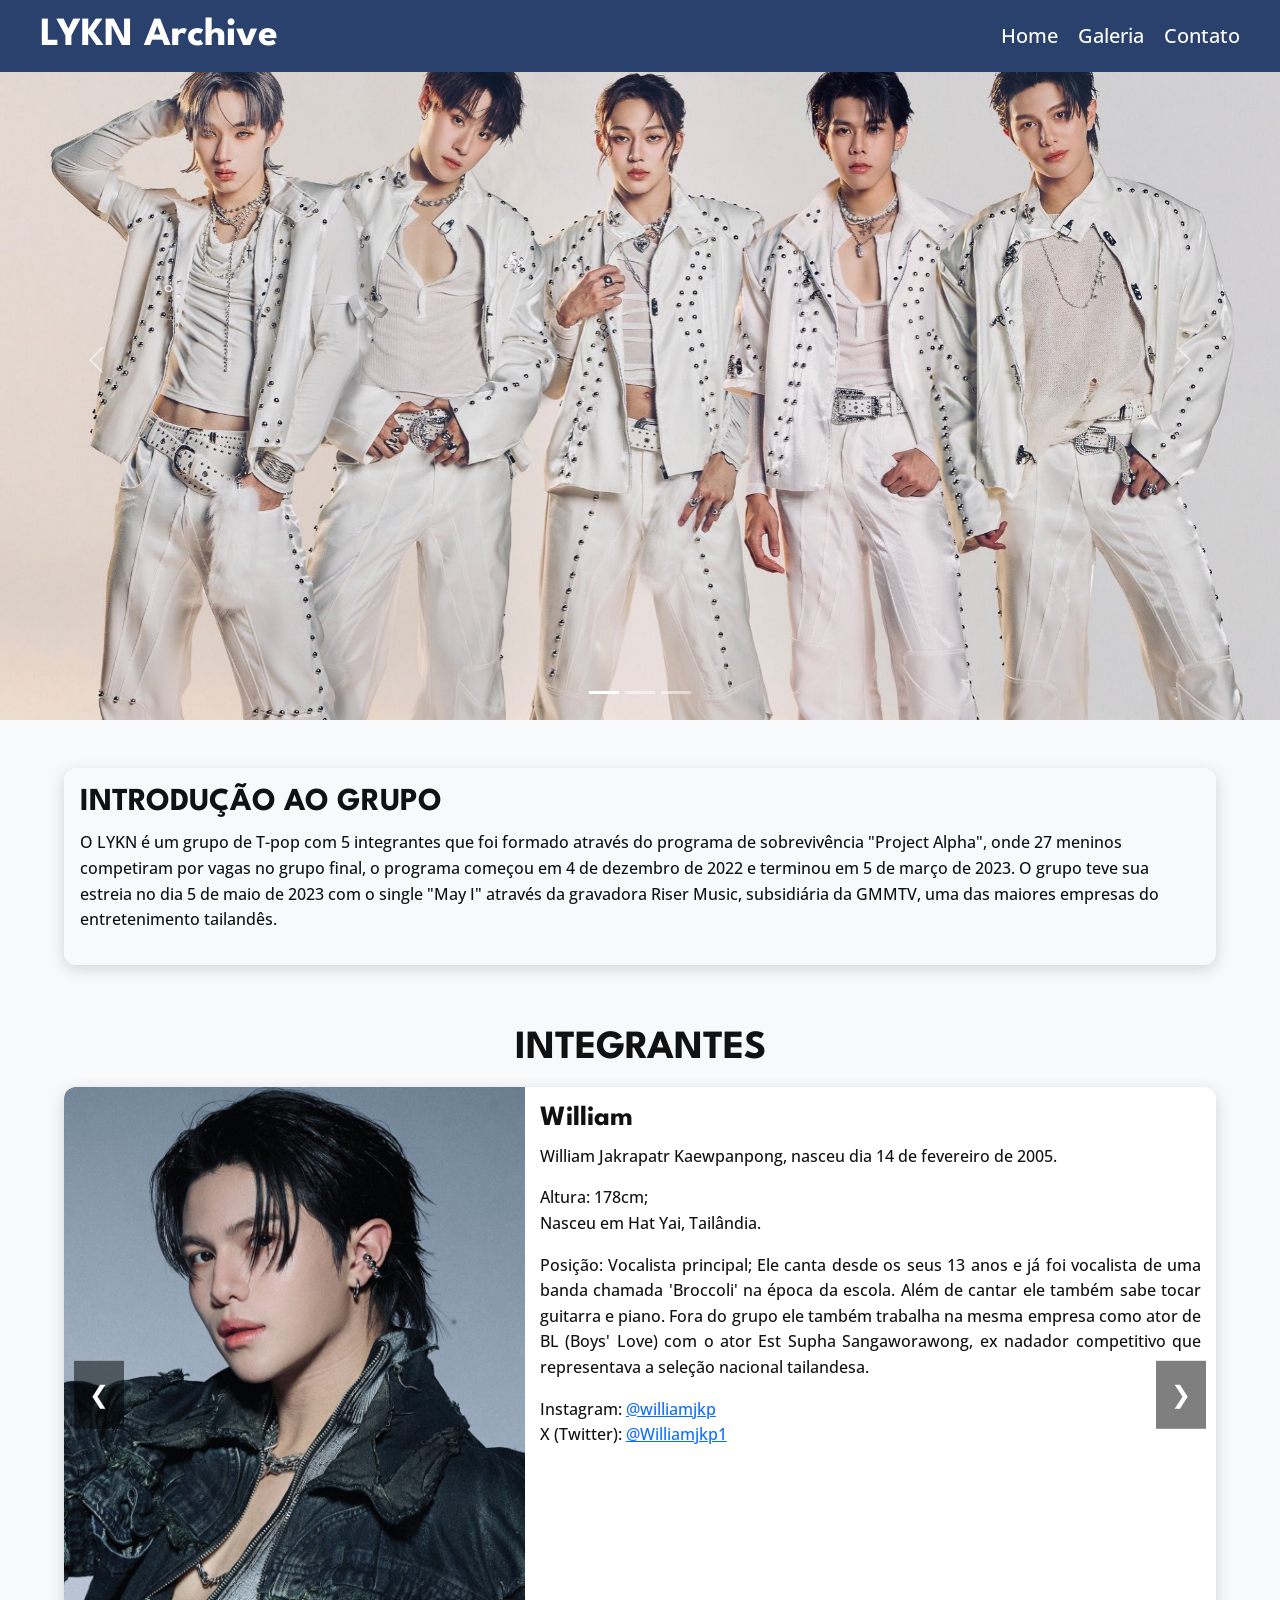
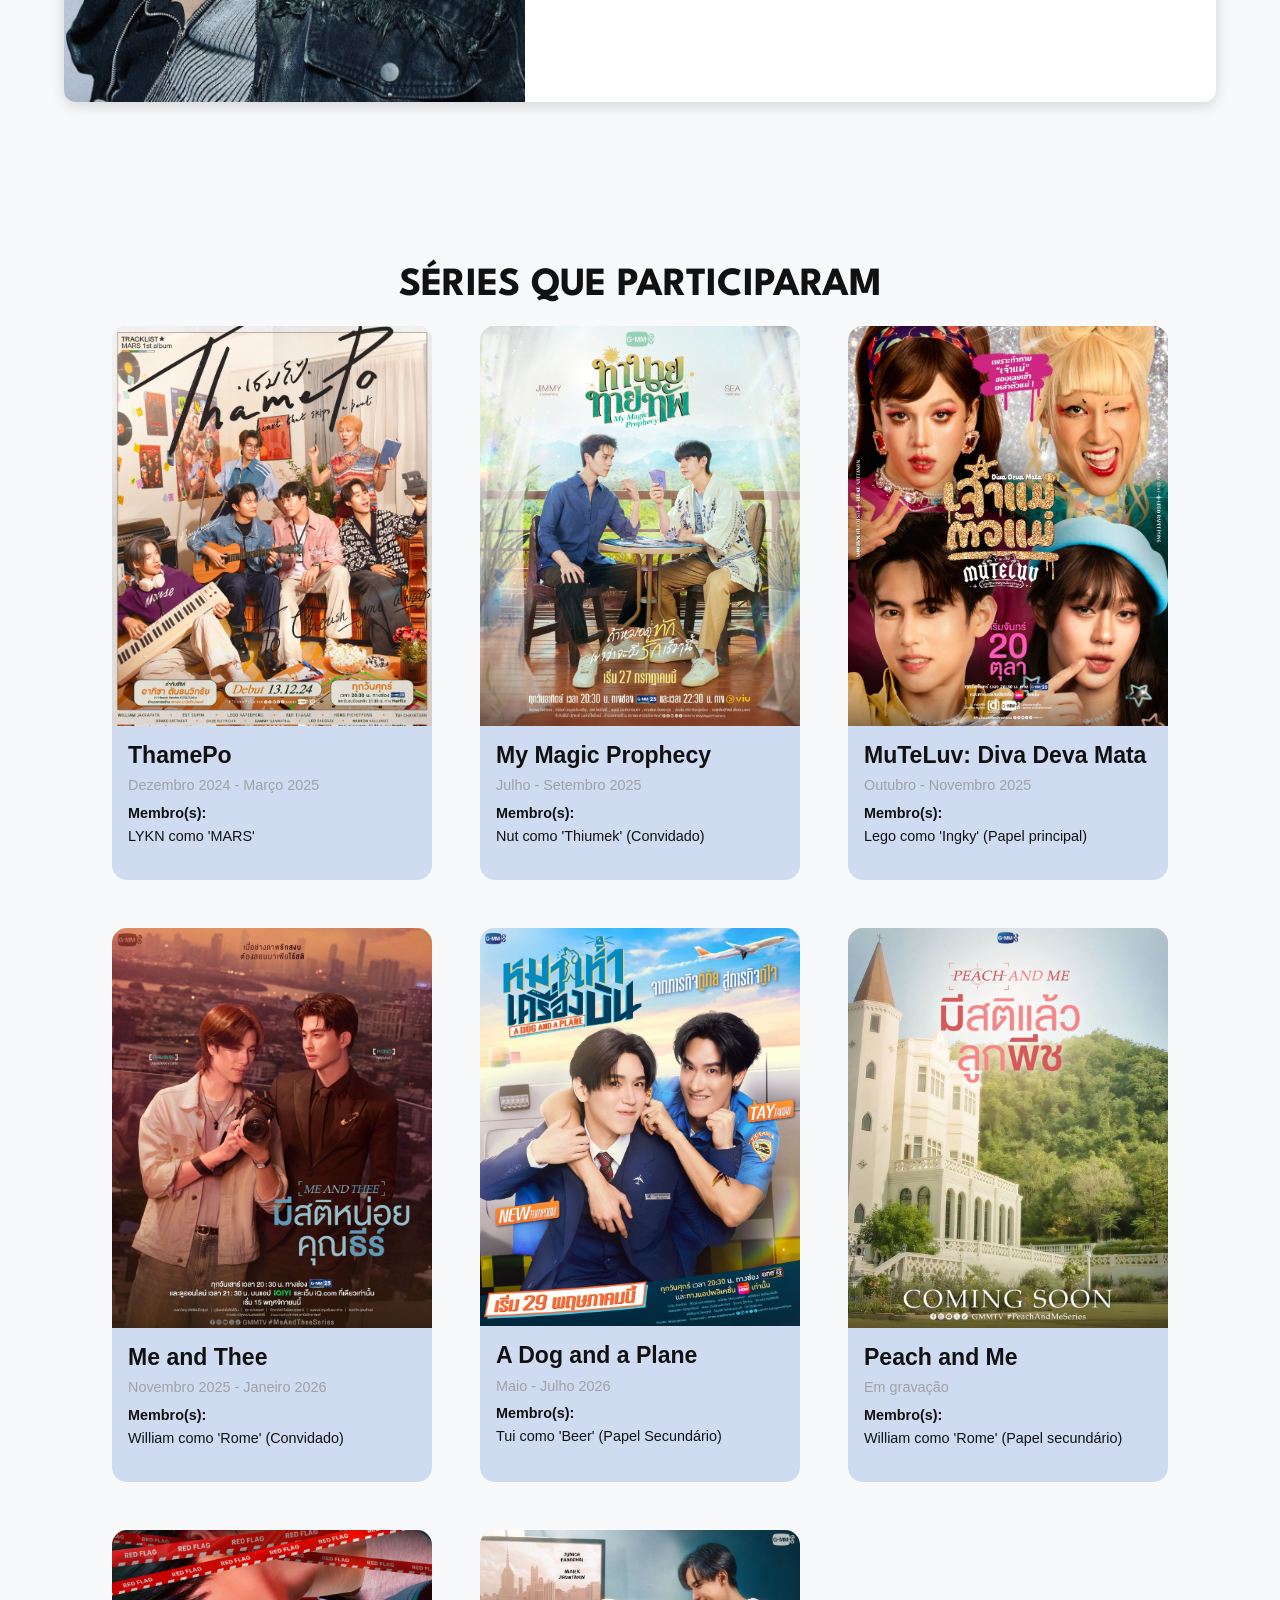
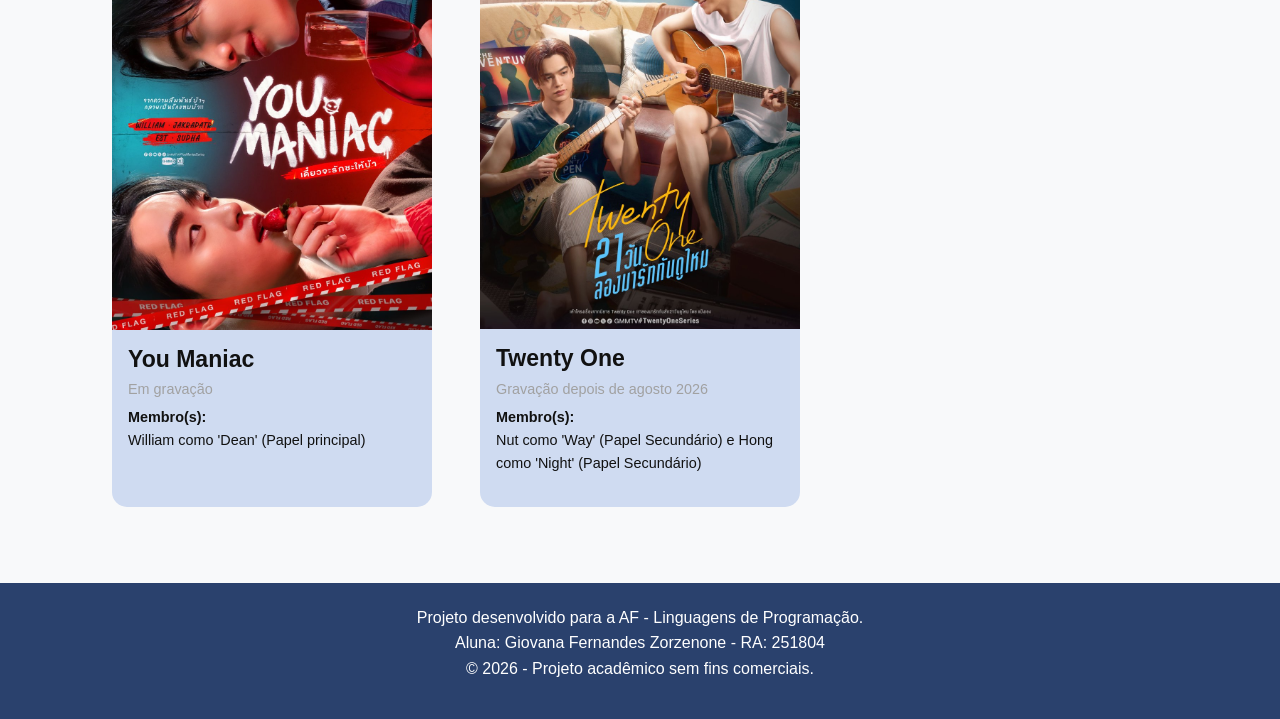
==== commit 31cea51d: "Lançamentos na galeria + menu responsivo ao scroll" ====
--- a/index.html
+++ b/index.html
@@ -81,7 +81,9 @@
         <section class="caixa-membros">
             <h2>INTEGRANTES</h2>
             <div class="carrossel-membros">
+
                 <div class="slide-ativo">
+                    
                     <div class="imagem">
                         <img src="./img/william.jpg" alt="William" loading="lazy">
                     </div>
@@ -111,7 +113,7 @@
 
                 <div class="slides">
                     <div class="imagem">
-                        <img src="./img/lego.jpg" alt="Lego" loading="lazy">
+                        <img src="./img/lego.jpg" alt="Lego">
                     </div>
 
                     <div class="texto">
@@ -142,7 +144,7 @@
 
                 <div class="slides">
                     <div class="imagem">
-                        <img src="./img/nut.jpg" alt="Nut" loading="lazy">
+                        <img src="./img/nut.jpg" alt="Nut">
                     </div>
 
                     <div class="texto">
@@ -168,7 +170,7 @@
 
                 <div class="slides">
                     <div class="imagem">
-                        <img src="./img/hong.jpg" alt="Hong" loading="lazy">
+                        <img src="./img/hong.jpg" alt="Hong">
                     </div>
 
                     <div class="texto">
@@ -197,7 +199,7 @@
 
                 <div class="slides">
                     <div class="imagem">
-                        <img src="./img/tui.jpg" alt="Tui" loading="lazy">
+                        <img src="./img/tui.jpg" alt="Tui">
                     </div>
 
                     <div class="texto">
@@ -231,7 +233,7 @@
             <div class="series-grid">
                 <!-- 1 - ThamePo -->
                 <div class="serie-card">
-                    <img src="img/thamepo.jpg" alt="ThamePo" loading="lazy">
+                    <a href="https://youtu.be/cSGe16e5iys?si=zsbRGWEH6PM1Ar7b"><img src="./img/thamepo.jpg" alt="ThamePo" loading="lazy"></a>
 
                     <div class="serie-info">
                         <h3>ThamePo</h3>
@@ -247,7 +249,7 @@
 
                 <!-- 2 - My Magic Prophecy -->
                 <div class="serie-card">
-                    <img src="img/mymagicprophecy.jpg" alt="My Magic Prophecy" loading="lazy">
+                    <a href="https://youtu.be/vowe0tx6BZg?si=e8LhmQWJy2uj6z-U"><img src="./img/mymagicprophecy.jpg" alt="My Magic Prophecy" loading="lazy"></a>
 
                     <div class="serie-info">
                         <h3>My Magic Prophecy</h3>
@@ -263,7 +265,7 @@
 
                 <!-- 3 - Muteluv -->
                 <div class="serie-card">
-                    <img src="img/muteluv.jpg" alt="MuTeLuv: Diva Deva Mata" loading="lazy">
+                    <a href="https://youtu.be/3mS52Hp9o9w?si=OePnx_OzpNGdMCU9"><img src="./img/muteluv.jpg" alt="MuTeLuv: Diva Deva Mata" loading="lazy"></a>
 
                     <div class="serie-info">
                         <h3>MuTeLuv: Diva Deva Mata</h3>
@@ -279,7 +281,7 @@
 
                 <!-- 4 - Me and Thee -->
                 <div class="serie-card">
-                    <img src="img/meandthee.jpg" alt="Me and Thee" loading="lazy">
+                    <a href="https://youtu.be/PXqpISTPse8?si=a8OZ4JuUUFUmq6qS"><img src="./img/meandthee.jpg" alt="Me and Thee" loading="lazy"></a>
 
                     <div class="serie-info">
                         <h3>Me and Thee</h3>
@@ -295,7 +297,7 @@
 
                 <!-- 5 - A Dog and a Plane -->
                 <div class="serie-card">
-                    <img src="img/adogandaplane.jpg" alt="A Dog and a Plane" loading="lazy">
+                    <a href="https://youtu.be/6B7K-81A8-A?si=UypTYJLzrA2SuW2U"><img src="./img/adogandaplane.jpg" alt="A Dog and a Plane" loading="lazy"></a>
 
                     <div class="serie-info">
                         <h3>A Dog and a Plane</h3>
@@ -311,7 +313,7 @@
 
                 <!-- 6 - Peach and Me -->
                 <div class="serie-card">
-                    <img src="img/peachandme.jpg" alt="Peach and Me" loading="lazy">
+                    <img src="./img/peachandme.jpg" alt="Peach and Me" loading="lazy">
 
                     <div class="serie-info">
                         <h3>Peach and Me</h3>
@@ -327,7 +329,7 @@
 
                 <!-- 7 - You Maniac -->
                 <div class="serie-card">
-                    <img src="img/youmaniac.jpg" alt="You Maniac" loading="lazy">
+                    <a href="https://youtu.be/fFL2mStp0p0?si=WYmyHJvopw9lhHom"><img src="./img/youmaniac.jpg" alt="You Maniac" loading="lazy"></a>
 
                     <div class="serie-info">
                         <h3>You Maniac</h3>
@@ -343,7 +345,7 @@
 
                 <!-- 8 - Twenty One -->
                 <div class="serie-card">
-                    <img src="img/twentyone.jpg" alt="Twenty One" loading="lazy">
+                    <a href="https://www.youtube.com/watch?v=kqiruuXSplM"><img src="./img/twentyone.jpg" alt="Twenty One" loading="lazy"></a>
 
                     <div class="serie-info">
                         <h3>Twenty One</h3>
--- a/css/style.css
+++ b/css/style.css
@@ -60,6 +60,17 @@
 header {
     margin-top: 0;
     padding: 0;
+    position: fixed;
+    top: 0;
+    left: 0;
+    width: 100%;
+    z-index: 1000;
+
+    transition: transform 0.3s ease;
+}
+
+.header-escondido {
+    transform: translateY(-100%);
 }
 
 .menu {
@@ -118,7 +129,7 @@
     overflow: hidden;
     border-radius: 12px;
     background: white;
-    box-shadow: 0 4px 15px rgba(0,0,0,0.15);
+    box-shadow: 0 4px 15px rgba(0, 0, 0, 0.15);
     margin-top: 0.9rem;
 }
 
@@ -140,7 +151,6 @@
 
 .texto {
     padding: 15px;
-
     width: 60%;
 }
 
@@ -161,7 +171,7 @@
     top: 50%;
     transform: translateY(-50%);
     border: none;
-    background: rgba(0,0,0,0.5);
+    background: rgba(0, 0, 0, 0.5);
     color: white;
     font-size: 24px;
     cursor: pointer;
@@ -179,7 +189,7 @@
 
 .anterior:hover,
 .proximo:hover {
-    background: rgba(0,0,0,0.8);
+    background: rgba(0, 0, 0, 0.8);
 }
 
 .hero {
@@ -202,7 +212,7 @@
     padding-bottom: 1rem;
 
     border-radius: 12px;
-    box-shadow: 0 4px 15px rgba(0,0,0,0.15);
+    box-shadow: 0 4px 15px rgba(0, 0, 0, 0.15);
 
     position: relative;
     width: 90%;
@@ -221,7 +231,7 @@
     justify-content: center;
 }
 
-.caixa-membros h2, 
+.caixa-membros h2,
 .destaques h2 {
     text-align: center;
     font-family: "League Spartan", sans-serif;
@@ -253,7 +263,7 @@
 }
 
 .serie-card {
-    background: #ebebeb;
+    background: #cfdbf1;
     border-radius: 15px;
     overflow: hidden;
 }
@@ -278,4 +288,81 @@
 .data {
     color: #a1a1a1;
     margin-bottom: 0.3rem;
+}
+
+
+/* Galeria Comebacks */
+.poster-grid {
+    display: grid;
+    grid-template-columns: repeat(auto-fit, minmax(8em, 16em));
+    gap: 2rem;
+    justify-content: center;
+    padding: 1rem;
+}
+
+.individual-grid {
+    display: grid;
+    grid-template-columns: repeat(auto-fit, minmax(150px, 1fr));
+    gap: 1rem;
+    justify-content: center;
+}
+
+.poster-grid img {
+    width: 100%;
+    border-radius: 7px 7px 0px 0px;
+}
+
+.individual-grid img {
+    width: 100%;
+    border-radius: 1px;
+}
+
+.comeback-card {
+    cursor: pointer;
+    transition: 0.3s;
+    border-radius: 7px 7px 7px 7px;
+}
+
+.comeback-card:hover {
+    transform: translateY(-8px);
+}
+
+.modal-body iframe {
+    width: 100%;
+    height: auto;
+    aspect-ratio: 16 / 9;
+    object-fit: cover;
+}
+
+.lancamentos h2 {
+    text-align: center;
+    font-family: "League Spartan", sans-serif;
+    font-weight: bold;
+    font-size: 40px;
+    margin-bottom: 0;
+    padding-top: 40px;
+}
+
+.modal-body p, 
+.card-body p {
+    font-family: "Open Sans", sans-serif;
+    font-weight: 500;
+    text-align: justify;
+}
+
+.modal-header h5 {
+    font-family: "League Spartan", sans-serif;
+    font-weight: bold;
+    font-size: 1.5rem;
+}
+
+.card-body h5 {
+    font-family: "League Spartan", sans-serif;
+    font-weight: bold;
+    font-size: 1.5rem;
+}
+
+.card-body {
+    line-height: 0.8;
+    padding-bottom: 1.5rem;
 }
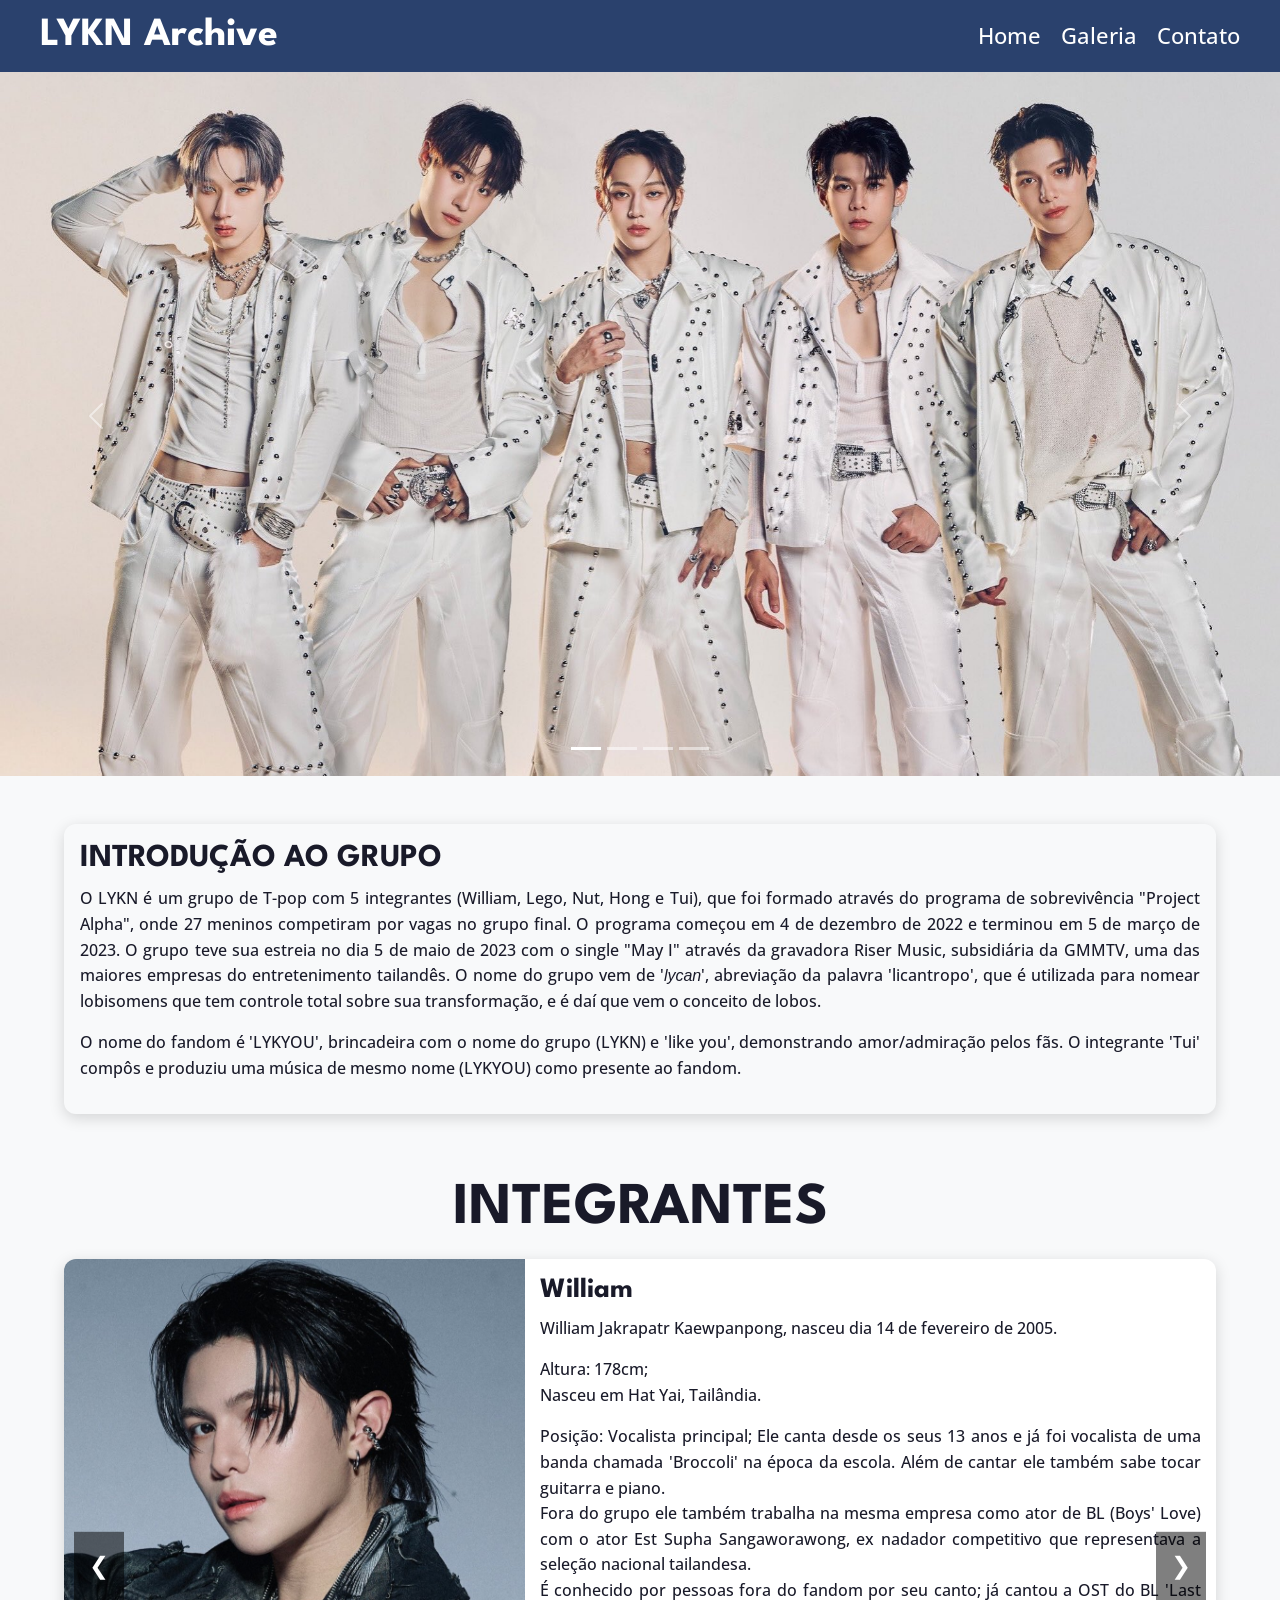
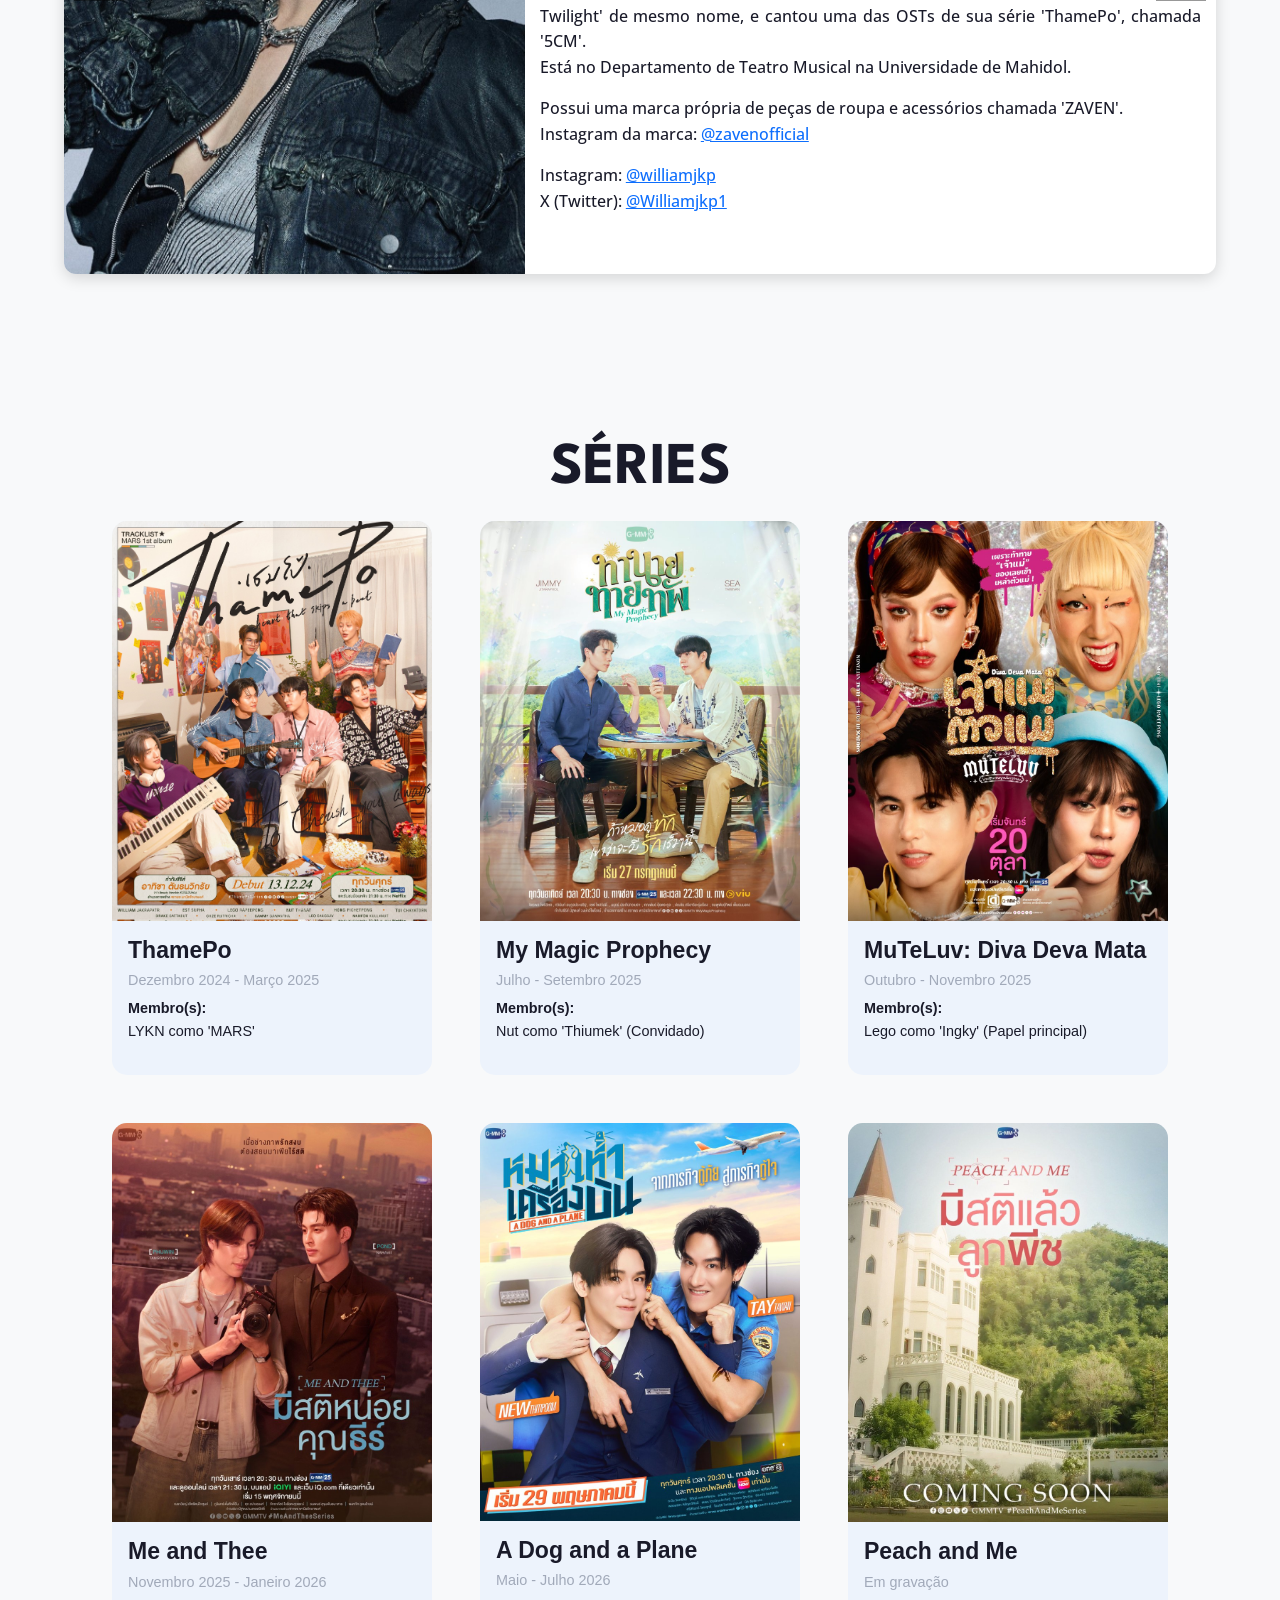
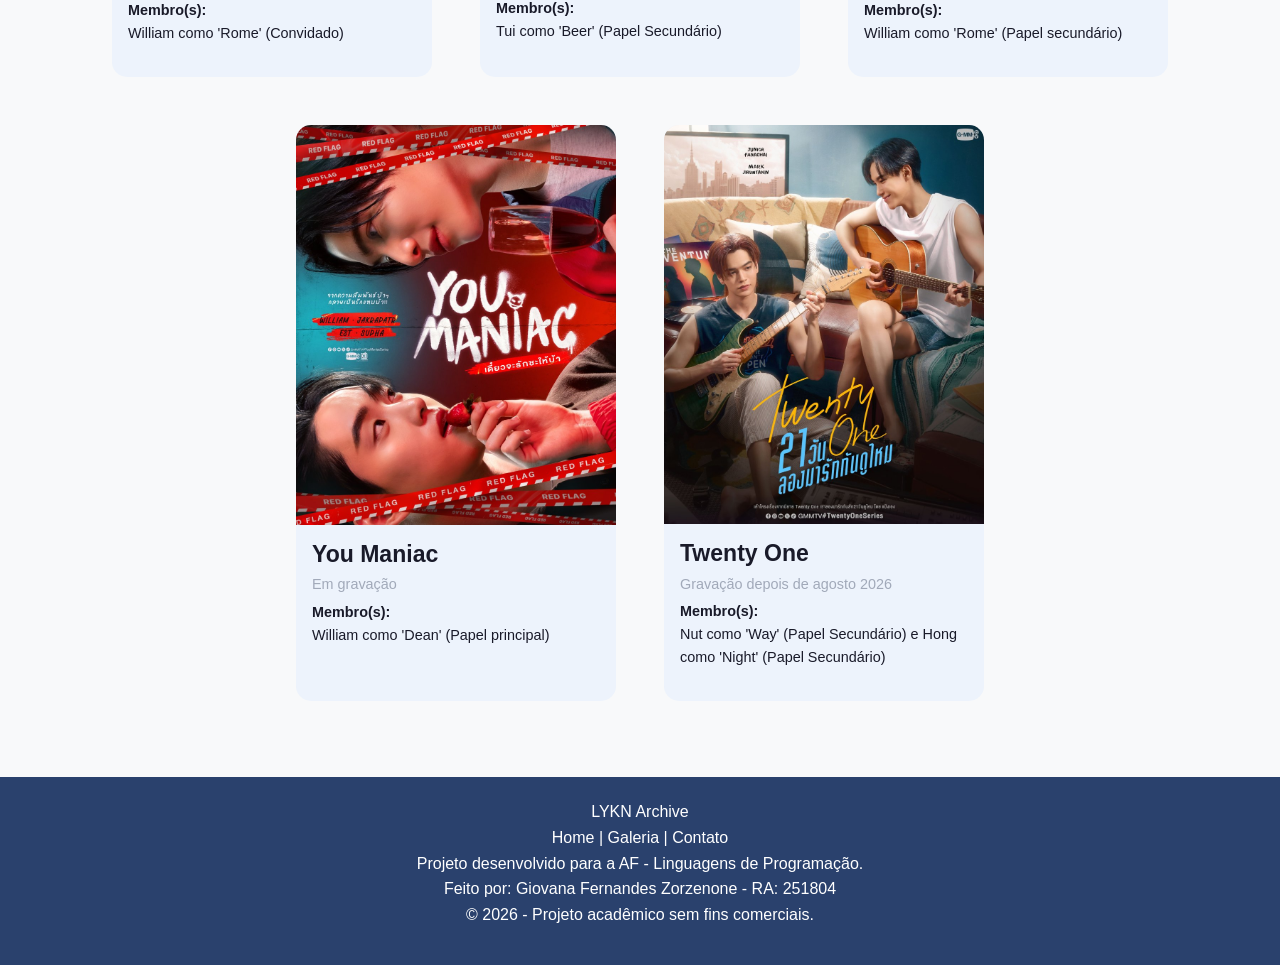
==== commit dacd0593: "Adições finais" ====
--- a/index.html
+++ b/index.html
@@ -20,7 +20,9 @@
 <body>
     <header class="menu">
         <h1 class="titulo-menu">LYKN Archive</h1>
-        <nav>
+
+        <button class="hamburger" id="hamburger">☰</button>
+        <nav id="nav">
             <a href="index.html">Home</a>
             <a href="galeria.html">Galeria</a>
             <a href="contato.html">Contato</a>
@@ -35,6 +37,7 @@
                     <button type="button" data-bs-target="#carouselHome" data-bs-slide-to="0" class="active"></button>
                     <button type="button" data-bs-target="#carouselHome" data-bs-slide-to="1"></button>
                     <button type="button" data-bs-target="#carouselHome" data-bs-slide-to="2"></button>
+                    <button type="button" data-bs-target="#carouselHome" data-bs-slide-to="3"></button>
                 </div>
 
                 <div class="carousel-inner">
@@ -43,11 +46,27 @@
                     </div>
 
                     <div class="carousel-item">
-                        <img src="./img/banner-escuro.jpg" class="d-block w-100" alt="LYKN" loading="lazy">
+                        <img src="./img/banner-02.jpg" class="d-block w-100" alt="LYKN" loading="lazy">
+                            <div class="carousel-caption d-none d-md-block">
+                                <h2>The Guitar Mag Awards 2025</h2>
+                                <p>Prêmio "Best Boy Group of The Year"</p>
+                            </div>
                     </div>
 
                     <div class="carousel-item">
-                        <img src="./img/banner-escuro-02.jpg" class="d-block w-100" alt="LYKN" loading="lazy"> 
+                        <img src="./img/banner-03.jpg" class="d-block w-100" alt="LYKN" loading="lazy"> 
+                        <div class="carousel-caption d-none d-md-block">
+                            <h2>HOWE Awards 2025</h2>
+                            <p>Prêmio "Hotttest Artist"</p>
+                        </div>
+                    </div>
+
+                    <div class="carousel-item">
+                        <img src="./img/banner-04.jpg" class="d-block w-100" alt="LYKN" loading="lazy">
+                        <div class="carousel-caption d-none d-md-block">
+                            <h2>Komchadluek Awards 2026</h2>
+                            <p>Prêmio "Best Male T-POP"</p>
+                        </div>
                     </div>
                 </div>
 
@@ -67,12 +86,17 @@
             <div>
                 <h2>INTRODUÇÃO AO GRUPO</h2>
                 <p>
-                    O LYKN é um grupo de T-pop com 5 integrantes que foi formado através do programa de sobrevivência
-                    "Project Alpha",
-                    onde 27 meninos competiram por vagas no grupo final, o programa começou em 4 de dezembro de 2022 e
-                    terminou em 5 de março de 2023.
+                    O LYKN é um grupo de T-pop com 5 integrantes (William, Lego, Nut, Hong e Tui), que foi formado através 
+                    do programa de sobrevivência "Project Alpha", onde 27 meninos competiram por vagas no grupo final. 
+                    O programa começou em 4 de dezembro de 2022 e terminou em 5 de março de 2023.
                     O grupo teve sua estreia no dia 5 de maio de 2023 com o single "May I" através da gravadora Riser
                     Music, subsidiária da GMMTV, uma das maiores empresas do entretenimento tailandês.
+                    O nome do grupo vem de '<i>lycan</i>', abreviação da palavra 'licantropo', que é utilizada para nomear
+                    lobisomens que tem controle total sobre sua transformação, e é daí que vem o conceito de lobos.
+                </p>
+                <p>
+                    O nome do fandom é 'LYKYOU', brincadeira com o nome do grupo (LYKN) e 'like you', demonstrando amor/admiração 
+                    pelos fãs. O integrante 'Tui' compôs e produziu uma música de mesmo nome (LYKYOU) como presente ao fandom.
                 </p>
             </div>
         </section>
@@ -98,11 +122,16 @@
                         </p>
                         <p>
                             Posição: Vocalista principal; Ele canta desde os seus 13 anos e já foi vocalista de uma
-                            banda chamada 'Broccoli' na época da escola.
-                            Além de cantar ele também sabe tocar guitarra e piano. Fora do grupo ele também trabalha na
-                            mesma empresa como ator de BL (Boys' Love)
-                            com o ator Est Supha Sangaworawong, ex nadador competitivo que representava a seleção
-                            nacional tailandesa.
+                            banda chamada 'Broccoli' na época da escola. Além de cantar ele também sabe tocar guitarra e piano. <br> 
+                            Fora do grupo ele também trabalha na mesma empresa como ator de BL (Boys' Love) com o ator 
+                            Est Supha Sangaworawong, ex nadador competitivo que representava a seleção nacional tailandesa. <br>
+                            É conhecido por pessoas fora do fandom por seu canto; já cantou a OST do BL 'Last Twilight' de mesmo nome,
+                            e cantou uma das OSTs de sua série 'ThamePo', chamada '5CM'. <br>
+                            Está no Departamento de Teatro Musical na Universidade de Mahidol.
+                        </p>
+                        <p>
+                            Possui uma marca própria de peças de roupa e acessórios chamada 'ZAVEN'. <br>
+                            Instagram da marca: <a href="https://www.instagram.com/zavenofficial/">@zavenofficial</a>
                         </p>
                         <p>
                             Instagram: <a href="https://www.instagram.com/williamjkp">@williamjkp</a><br>X (Twitter): <a
@@ -127,7 +156,8 @@
                         <p>
                             Posição: Dançarino principal e membro mais novo;
                             Começou a dançar desde os 4 anos e antes de entrar no Project Alpha, aos 16 anos,
-                            já participou de diversas competições de dança dentro e fora da Tailândia.
+                            já participou de diversas competições de dança dentro e fora da Tailândia. <br>
+                            Tem uma irmã mais velha chamada Lemon.
                         </p>
                         <p>
                             Recentemente, em fevereiro de 2026, ele passou pela ordenação temporária do budismo, chamado
@@ -158,7 +188,13 @@
                         <p>
                             Posição: Dançarino e vocalista; Começou a dançar aos 16 anos,
                             fez parte de um grupo de dança cover chamado '<i>Monkey Kiss</i>' no ensino médio,
-                            e começou a cantar com 18 para o Project Alpha.
+                            e começou a cantar com 18 para o Project Alpha. <br>
+                            Tem um irmão mais velho chamado New. <br>
+                            Se formou recentemente em Nanoengenharia na Universidade de Chulalongkorn.
+                        </p>
+                        <p>
+                            Possui uma marca própria de camisetas chamada 'cays'. <br>
+                            Instagram da marca: <a href="https://www.instagram.com/caysroom/">@caysroom</a>
                         </p>
                         <p>
                             Instagram: <a href="https://www.instagram.com/nnutdan/">@nnutdan</a><br>
@@ -186,7 +222,9 @@
                             já que a maioria dos competidores eram vocalistas, e chamou atenção dos jurados e da
                             audiência.
                             Assim como Nut também participou de um grupo de dança cover durante o ensino médio, chamado
-                            '<i>TNT</i>'.
+                            '<i>TNT</i>'. <br>
+                            Tem um irmão mais novo. <br>
+                            Atualmente está cursando 'BAScii' (Bacharel em Artes e Ciência em Inovação Integrada) na Universidade de Chulalongkorn.
                         </p>
                         <p>
                             Instagram: <a href="https://www.instagram.com/hongshihoshi/">@hongshihoshi</a><br>
@@ -214,7 +252,14 @@
                             Posição: Vocalista, produtor e compositor; Ele canta desde seus 6 anos,
                             e começou a dançar aos 15. Já ajudou a escrever diversas músicas do grupo e
                             possui duas onde compôs e produziu as músicas praticamente inteiras: 'LYKYOU' e 'If Only'.
-                            Além disso, também é conhecido por suas habilidades de beatboxing.
+                            Além disso, também é conhecido por suas habilidades de beatboxing, e sabe tocar bateria. <br>
+                            Por ser um dos vocalistas principais do grupo também já cantou OSTs: 'From Now On' para 'Kidnap',
+                            e 'Destined', abertura de 'ThamePo'. <br>
+                            Atualmente está cursando 'COSCI' (Cinema e Mídias Digitais) na Universidade de Srinakharinwirot.
+                        </p>
+                        <p>
+                            Possui uma marca própria de camisetas e acessórios chamada 'morthings'. <br>
+                            Instagram da marca: <a href="https://www.instagram.com/morthingsofficial/">@morthingsofficial</a>
                         </p>
                         <p>
                             Instagram: <a href="https://www.instagram.com/m.tuiiii/">@m.tuiiii</a><br>
@@ -229,7 +274,7 @@
 
         <!-- Cards principais - Séries -->
         <section class="destaques">
-            <h2>SÉRIES QUE PARTICIPARAM</h2>
+            <h2>SÉRIES</h2>
             <div class="series-grid">
                 <!-- 1 - ThamePo -->
                 <div class="serie-card">
@@ -362,12 +407,16 @@
             </div>
         </section>
 
+        <button id="btnTopo" class="btn-topo">↑</button>
+
     </main>
 
     <footer>
         <div class="rodape">
+            <p>LYKN Archive</p>
+            <p><a href="index.html">Home</a> | <a href="galeria.html">Galeria</a> | <a href="contato.html">Contato</a></p>
             <p>Projeto desenvolvido para a AF - Linguagens de Programação.</p>
-            <p>Aluna: Giovana Fernandes Zorzenone - RA: 251804</p>
+            <p>Feito por: Giovana Fernandes Zorzenone - RA: 251804</p>
             <p>&copy; 2026 - Projeto acadêmico sem fins comerciais.</p>
         </div>
     </footer>
--- a/css/style.css
+++ b/css/style.css
@@ -11,9 +11,9 @@
 
 :root {
     --cor-primaria: #2a416d;
-    --cor-secundaria: #2f3a46;
+    --cor-secundaria: #d1e1ff48;
     --cor-clara: #f8f9fa;
-    --cor-escura: #111;
+    --cor-escura: #191a29;
     --espacamento-padrao: 2rem;
 }
 
@@ -31,6 +31,23 @@
     padding-top: 70px;
     margin: 0;
     padding: 0px;
+    padding-top: 3.5rem;
+}
+
+
+/* Animação leve pra quando 
+mudar de uma página para a outra */
+main {
+    animation: fadeIn 0.4s ease;
+}
+
+@keyframes fadeIn {
+    from {
+        opacity: 0;
+    }
+    to {
+        opacity: 1;
+    }
 }
 
 img {
@@ -42,6 +59,7 @@
     padding: 60px 0;
 }
 
+/* Rodapé/Footer da página */
 .rodape {
     background-color: var(--cor-primaria);
     color: white;
@@ -53,13 +71,34 @@
     line-height: 0.6;
 }
 
-.banner-principal img {
-    width: 100%;
-}
-
+.rodape a {
+    text-decoration: none;
+    color: white;
+}
+
+/* Botão voltar ao topo */
+.btn-topo {
+    position: fixed;
+    right: 20px;
+    bottom: 20px;
+    display: none;
+    padding: 8px 16px;
+    border-radius: 50%;
+    border: none;
+    background-color: var(--cor-primaria);
+    color: white;
+    cursor: pointer;
+}
+
+.btn-topo.mostrar {
+    display: block;
+}
+
+/* Menu - Funções: 
+- Sumir quando dar scroll pra baixo, e aparecer quando der scroll de voltapra cima; 
+- Menu Hamburger quando a tela for menor. */
 header {
     margin-top: 0;
-    padding: 0;
     position: fixed;
     top: 0;
     left: 0;
@@ -88,6 +127,13 @@
     padding-left: 20px;
 }
 
+.titulo-menu {
+    font-family: "League Spartan", sans-serif;
+    font-weight: bolder;
+    color: white;
+    font-size: 2.5rem;
+}
+
 nav {
     display: flex;
     gap: 20px;
@@ -97,29 +143,113 @@
 nav a {
     color: white;
     text-decoration: none;
+    font-size: 1.4rem;
+    font-family: "Open Sans", sans-serif;
+    font-weight: 500;
+}
+
+/* Menu - Celular/tela menor */
+.hamburger {
+    display: none;
+
+    background: none;
+    border: none;
+
+    color: white;
+    font-size: 2rem;
+    cursor: pointer;
     font-size: 20px;
-    font-family: "Open Sans", sans-serif;
-    font-weight: 500;
-}
-
-.titulo-menu {
-    font-family: "League Spartan", sans-serif;
-    font-weight: bolder;
-    color: white;
-}
-
-
+
+    border: 2px solid var(--cor-secundaria);
+    border-radius: 8px;
+    padding: 0.2rem 0.6rem;
+}
+
+@media (max-width: 768px) {
+
+    .hamburger {
+        display: block;
+    }
+
+    nav {
+        display: none;
+
+        width: 100%;
+        margin-top: 15px;
+
+        flex-direction: column;
+        gap: 10px;
+    }
+
+    nav a {
+        font-size: 1rem;
+    }
+
+    nav.ativo {
+        display: flex;
+    }
+
+    .menu {
+        flex-wrap: wrap;
+    }
+}
+
+/* Padronização do tamanho das imagens no carrossel principal */
 .carousel-item,
 .carousel-inner {
     aspect-ratio: 16 / 9;
     object-fit: cover;
 }
 
+/* Destaque no texto do carrossel para aparecer melhor */
 .carousel-caption {
     text-shadow: 1px 1px 5px rgba(0, 0, 0, 1);
 }
 
-/* Carrossel membros */
+
+.hero {
+    padding: 0;
+    padding-bottom: 3rem;
+}
+
+
+/* Caixa de texto dando contexto ao site/o grupo em si */
+.apresentacao {
+    margin-left: 1rem;
+    padding-left: 1rem;
+
+    margin-right: 1rem;
+    padding-right: 1rem;
+
+    margin-top: 1rem;
+    padding-top: 1rem;
+
+    margin-bottom: 1rem;
+    padding-bottom: 1rem;
+
+    border-radius: 12px;
+    box-shadow: 0 4px 15px rgba(0, 0, 0, 0.15);
+
+    position: relative;
+    width: 90%;
+    margin: 0 auto;
+}
+
+.apresentacao p {
+    font-family: "Open Sans", sans-serif;
+    font-weight: 500;
+    text-align: justify;
+}
+
+.apresentacao h2 {
+    font-family: "League Spartan", sans-serif;
+    font-weight: bold;
+    flex-wrap: wrap;
+    justify-content: center;
+}
+
+
+/* Carrossel dos membros, metade foto metade texto */
 .carrossel-membros {
     position: relative;
     width: 90%;
@@ -149,6 +279,12 @@
     width: 40%;
 }
 
+.imagem img {
+    width: 100%;
+    height: 100%;
+    object-fit: cover;
+}
+
 .texto {
     padding: 15px;
     width: 60%;
@@ -157,13 +293,6 @@
 #nome-membros {
     font-weight: bold;
 }
-
-.imagem img {
-    width: 100%;
-    height: 100%;
-    object-fit: cover;
-}
-
 
 .anterior,
 .proximo {
@@ -192,51 +321,12 @@
     background: rgba(0, 0, 0, 0.8);
 }
 
-.hero {
-    padding: 0;
-    padding-bottom: 3rem;
-}
-
-
-.apresentacao {
-    margin-left: 1rem;
-    padding-left: 1rem;
-
-    margin-right: 1rem;
-    padding-right: 1rem;
-
-    margin-top: 1rem;
-    padding-top: 1rem;
-
-    margin-bottom: 1rem;
-    padding-bottom: 1rem;
-
-    border-radius: 12px;
-    box-shadow: 0 4px 15px rgba(0, 0, 0, 0.15);
-
-    position: relative;
-    width: 90%;
-    margin: 0 auto;
-}
-
-.apresentacao p {
-    font-family: "Open Sans", sans-serif;
-    font-weight: 500;
-}
-
-.apresentacao h2 {
-    font-family: "League Spartan", sans-serif;
-    font-weight: bold;
-    flex-wrap: wrap;
-    justify-content: center;
-}
-
 .caixa-membros h2,
 .destaques h2 {
     text-align: center;
     font-family: "League Spartan", sans-serif;
     font-weight: bold;
-    font-size: 40px;
+    font-size: 3.7rem;
     margin-bottom: 0;
 }
 
@@ -252,20 +342,26 @@
 }
 
 
-
-/* Parte das séries */
+/* Caixa flex das séries */
 .series-grid {
-    display: grid;
-    grid-template-columns: repeat(auto-fit, minmax(15em, 20em));
+    display: flex;
+    flex-wrap: wrap;
     justify-content: center;
     gap: 3rem;
     padding: 1rem;
 }
 
 .serie-card {
-    background: #cfdbf1;
+    background: var(--cor-secundaria);
     border-radius: 15px;
     overflow: hidden;
+    width: 20em;
+    transition: transform 0.3s ease, box-shadow 0.3s ease;
+}
+
+.serie-card:hover {
+    transform: translateY(-8px);
+    box-shadow: 0 8px 20px rgba(0,0,0,0.2);
 }
 
 .serie-card img {
@@ -286,15 +382,15 @@
 }
 
 .data {
-    color: #a1a1a1;
+    color: #a1a9b9;
     margin-bottom: 0.3rem;
 }
 
 
-/* Galeria Comebacks */
+/* Galeria - Caixa flex dos comebacks */
 .poster-grid {
-    display: grid;
-    grid-template-columns: repeat(auto-fit, minmax(8em, 16em));
+    display: flex;
+    flex-wrap: wrap;
     gap: 2rem;
     justify-content: center;
     padding: 1rem;
@@ -321,12 +417,14 @@
     cursor: pointer;
     transition: 0.3s;
     border-radius: 7px 7px 7px 7px;
+    width: 16em;
 }
 
 .comeback-card:hover {
     transform: translateY(-8px);
 }
 
+/* Bootstrap, uso do 'modal' para detalhar os comebacks com o videoclipe + pôsteres individuais */
 .modal-body iframe {
     width: 100%;
     height: auto;
@@ -334,13 +432,12 @@
     object-fit: cover;
 }
 
-.lancamentos h2 {
-    text-align: center;
-    font-family: "League Spartan", sans-serif;
-    font-weight: bold;
-    font-size: 40px;
+.titulo-lancamentos h2 {
+    text-align: center;
+    font-family: "League Spartan", sans-serif;
+    font-weight: bold;
+    font-size: 3.7rem;
     margin-bottom: 0;
-    padding-top: 40px;
 }
 
 .modal-body p, 
@@ -350,7 +447,7 @@
     text-align: justify;
 }
 
-.modal-header h5 {
+.modal-header h2 {
     font-family: "League Spartan", sans-serif;
     font-weight: bold;
     font-size: 1.5rem;
@@ -365,4 +462,227 @@
 .card-body {
     line-height: 0.8;
     padding-bottom: 1.5rem;
+    color: var(--cor-escura);
+}
+
+.oculto {
+    display: none;
+}
+
+.titulo-lancamentos {
+    justify-content: center;
+    align-items: center;
+}
+
+#explicacao {
+    font-family: "Open Sans", sans-serif;
+    font-weight: 500;
+    text-align: center;
+
+    margin: 0 auto;
+
+    padding-bottom: 20px;
+    padding-top: 0;
+    width: 80%;
+}
+
+#toggleLancamentos {
+    padding: 0.3rem;
+    text-align: center;
+    display: block;
+    margin-left: auto;
+    margin-right: 4rem;
+
+    background: linear-gradient(90deg, #b8d1ff, #d2e1ff);
+    border: 1px solid var(--cor-primaria);
+    border-radius: 8px;
+    box-shadow: 0 4px 6px rgba(0, 0, 0, 0.1);
+
+    transition: transform 0.3s ease, box-shadow 0.3s ease;
+}
+
+#toggleLancamentos:hover {
+    transform: scale(0.96);
+}
+
+
+/* Galeria - Schedule/Eventos */
+.schedule {
+    margin: 3rem 0;
+}
+
+.schedule-header {
+    display: flex;
+    flex-direction: column;
+    justify-content: center;
+    align-items: center;
+    margin-bottom: 1.5rem;
+    padding-bottom: 0;
+}
+
+.schedule-header h2 {
+    text-align: center;
+    font-family: "League Spartan", sans-serif;
+    font-weight: bold;
+    font-size: 3.7rem;
+    margin-bottom: 0;
+    padding-top: 40px;
+    line-height: 1rem;
+}
+
+.schedule-header span {
+    font-family: "League Spartan", sans-serif;
+    font-weight: 700;
+    font-size: 2rem;
+    margin-bottom: 0.3rem;
+}
+
+.schedule-list {
+    display: flex;
+    flex-wrap: wrap;
+    gap: 1rem;
+    padding: 20px;
+}
+
+.schedule-item {
+    display: flex;
+    flex: 1 1 500px;
+    gap: 1.5rem;
+    padding: 1rem;
+    border-radius: 12px;
+    background-color: var(--cor-secundaria);
+}
+
+.schedule-date {
+    font-family: "League Spartan", sans-serif;
+    font-size: 3rem;
+    display: flex;
+    flex-direction: column;
+    align-items: center;
+    justify-content: center;
+    line-height: 1rem;
+}
+
+.dia {
+    font-size: 2.7rem;
+    font-weight: bold;
+    line-height: 1;
+}
+
+.horario {
+    font-size: 1rem;
+    letter-spacing: 1px;
+    font-family: "Open Sans", sans-serif;
+    font-weight: 600;
+}
+
+.fuso-horario {
+    font-size: 0.7rem;
+    font-family: "Open Sans", sans-serif;
+    font-weight: 500;
+}
+
+.schedule-info {
+    flex: 1;
+}
+
+.schedule-info h3 {
+    margin: 0;
+    font-family: "League Spartan", sans-serif;
+    font-weight: 650;
+    letter-spacing: 0.2px;
+}
+
+.schedule-info p {
+    margin: 0.3rem 0 0.8rem;
+    font-family: "Open Sans", sans-serif;
+    font-weight: 500;
+}
+
+.schedule-members {
+    display: flex;
+    flex-wrap: wrap;
+    gap: 0.5rem;
+}
+
+.schedule-members span {
+    font-family: "Open Sans", sans-serif;
+    font-weight: 500;
+    padding: 0.25rem 0.75rem;
+    border-radius: 20px;
+    font-size: 0.85rem;
+    background-color: #bbcbe950;
+}
+
+/* Página > Contato */
+#titulo-contato {
+    text-align: center;
+    font-family: "League Spartan", sans-serif;
+    font-weight: bold;
+    font-size: 3.7rem;
+    margin-bottom: 0;
+    margin-top: 2rem;
+}
+
+.form-contato,
+.form-control,
+.form-select {
+    font-family: "Open Sans", sans-serif;
+    font-weight: 500;
+}
+
+
+.form-contato button:hover {
+    transform: 0.3s ease, box-shadow 0.3s ease;
+    transform: scale(0.96);
+}
+
+#mapa {
+    margin-top: 3rem;
+}
+
+#mapa iframe {
+    border-radius: 10px;
+}
+
+#desc-mapa {
+    font-family: "Open Sans", sans-serif;
+    font-weight: 500;
+}
+
+.sociais {
+    text-align: center;
+}
+
+.sociais-links {
+    display: flex;
+    justify-content: center;
+    gap: 2rem;
+    flex-wrap: wrap;
+}
+
+.social {
+    display: flex;
+    align-items: center;
+    gap: 0.5rem;
+}
+
+.social img {
+    width: 2rem;
+}
+
+.social a {
+    text-decoration: none;
+    font-family: "Open Sans", sans-serif;
+    font-weight: 500;
+    color: var(--cor-escura);
+}
+
+.titulo-sociais {
+    text-align: center;
+    font-family: "League Spartan", sans-serif;
+    font-weight: bold;
+    font-size: 2rem;
+    margin-bottom: 0;
+    margin-top: 2rem;
 }
